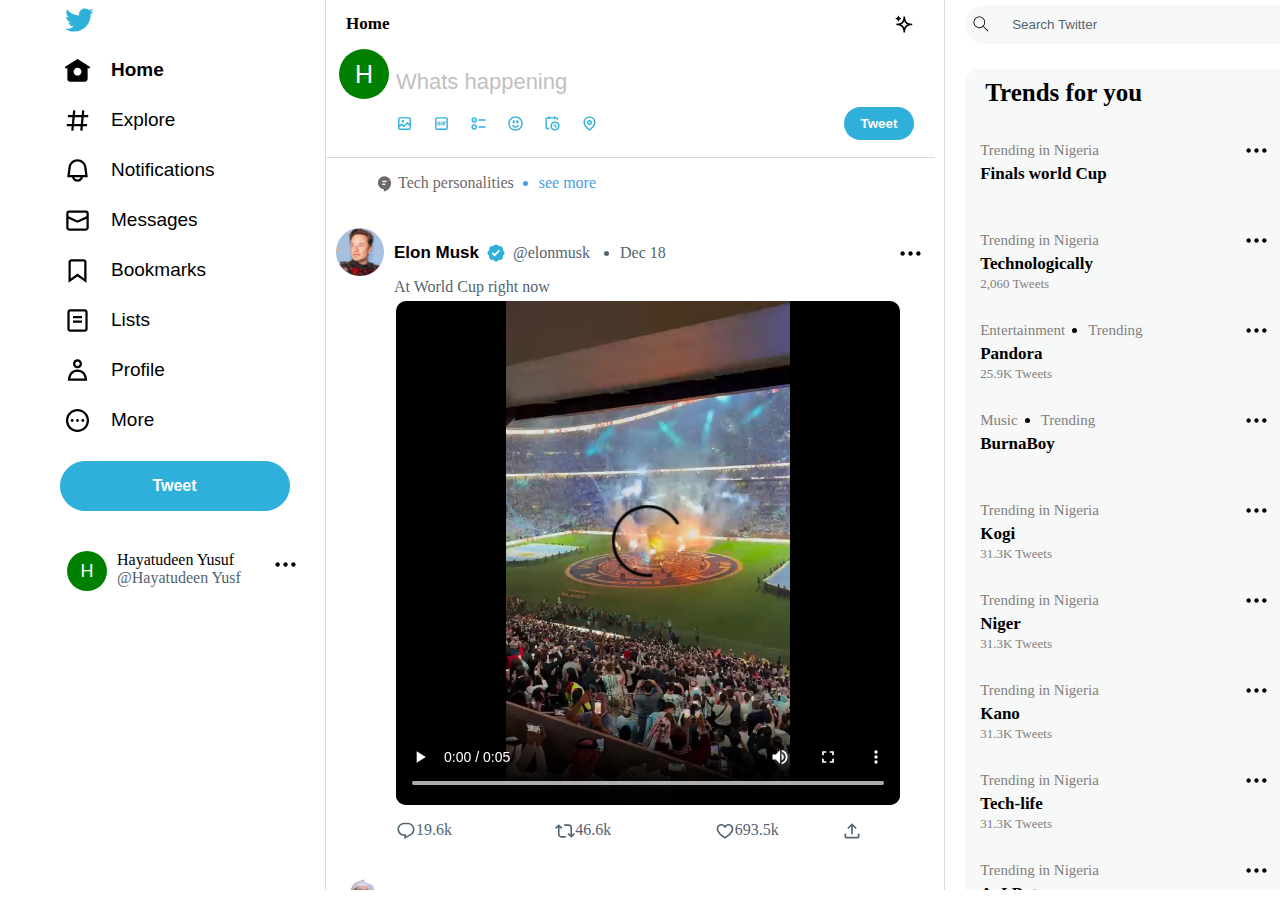
==== index.html @ 493b15c1 "twitter-clone" ====
<!--In The Name Of ALLAH-->
<!DOCTYPE html>
<html lang="en">
<head>
  <meta charset="UTF-8">
  <meta http-equiv="X-UA-Compatible" content="IE=edge">
  <meta name="viewport" content="width=device-width, initial-scale=1.0">
  <title>Document</title>
  <link rel="stylesheet" href="style.css">
</head>
<body>
  <div id="container">
    <nav id="nav">
      <div id="nav_body">
          <ul id="nav_list">
            <li class="list">
              <a href="" id="twt_logo">
                <svg viewBox="0 0 24 24" aria-hidden="true" class="r-1cvl2hr r-4qtqp9 r-yyyyoo r-16y2uox r-8kz0gk r-dnmrzs r-bnwqim r-1plcrui r-lrvibr r-lrsllp" style="pointer-events: none; display: block; width: 30px; height: 30px;" viewBox="0 0 24 24" preserveAspectRatio="xMidYMid meet" focusable="false"><g><path fill="rgb(47, 176, 219)" d="M23.643 4.937c-.835.37-1.732.62-2.675.733.962-.576 1.7-1.49 2.048-2.578-.9.534-1.897.922-2.958 1.13-.85-.904-2.06-1.47-3.4-1.47-2.572 0-4.658 2.086-4.658 4.66 0 .364.042.718.12 1.06-3.873-.195-7.304-2.05-9.602-4.868-.4.69-.63 1.49-.63 2.342 0 1.616.823 3.043 2.072 3.878-.764-.025-1.482-.234-2.11-.583v.06c0 2.257 1.605 4.14 3.737 4.568-.392.106-.803.162-1.227.162-.3 0-.593-.028-.877-.082.593 1.85 2.313 3.198 4.352 3.234-1.595 1.25-3.604 1.995-5.786 1.995-.376 0-.747-.022-1.112-.065 2.062 1.323 4.51 2.093 7.14 2.093 8.57 0 13.255-7.098 13.255-13.254 0-.2-.005-.402-.014-.602.91-.658 1.7-1.477 2.323-2.41z"></path></g>
                </svg>
              </a>
            </li>
            <li class="list">
              <a href="" class="list">
                <div class="nav_svg">
                  <svg viewBox="0 0 24 24" aria-hidden="true" class="r-18jsvk2 r-4qtqp9 r-yyyyoo r-lwhw9o r-dnmrzs r-bnwqim r-1plcrui r-lrvibr r-cnnz9e" style="pointer-events: none; display: block; width: 27px; height: 27px;" viewBox="0 0 24 24" preserveAspectRatio="xMidYMid meet" focusable="false"><g><path d="M12 1.696L.622 8.807l1.06 1.696L3 9.679V19.5C3 20.881 4.119 22 5.5 22h13c1.381 0 2.5-1.119 2.5-2.5V9.679l1.318.824 1.06-1.696L12 1.696zM12 16.5c-1.933 0-3.5-1.567-3.5-3.5s1.567-3.5 3.5-3.5 3.5 1.567 3.5 3.5-1.567 3.5-3.5 3.5z"></path></g></svg>
                </div>
                <span class="nav firstnav">
                  Home
                </span>
              </a>
            </li>
            <li class="list">
              <a href="" class="list">
                <div class="nav_svg">
                  <svg viewBox="0 0 24 24" aria-hidden="true" class="r-18jsvk2 r-4qtqp9 r-yyyyoo r-lwhw9o r-dnmrzs r-bnwqim r-1plcrui r-lrvibr r-cnnz9e" style="pointer-events: none; display: block; width: 27px; height: 27px;" viewBox="0 0 24 24" preserveAspectRatio="xMidYMid meet" focusable="false"><g><path d="M10.09 3.098L9.72 7h5.99l.39-4.089 1.99.187L17.72 7h3.78v2h-3.97l-.56 6h3.53v2h-3.72l-.38 4.089-1.99-.187.36-3.902H8.78l-.38 4.089-1.99-.187L6.77 17H2.5v-2h4.46l.56-6H3.5V7h4.21l.39-4.089 1.99.187zM14.96 15l.56-6H9.53l-.56 6h5.99z"></path></g></svg>
                </div>
                <span class="nav">
                  Explore   
                </span>
              </a>
            </li>
            <li class="list">
              <a href="" class="list">
                <div class="nav_svg">
                  <svg viewBox="0 0 24 24" aria-hidden="true" class="r-18jsvk2 r-4qtqp9 r-yyyyoo r-lwhw9o r-dnmrzs r-bnwqim r-1plcrui r-lrvibr r-cnnz9e" style="pointer-events: none; display: block; width: 27px; height: 27px;" viewBox="0 0 24 24" preserveAspectRatio="xMidYMid meet" focusable="false"><g><path d="M19.993 9.042C19.48 5.017 16.054 2 11.996 2s-7.49 3.021-7.999 7.051L2.866 18H7.1c.463 2.282 2.481 4 4.9 4s4.437-1.718 4.9-4h4.236l-1.143-8.958zM12 20c-1.306 0-2.417-.835-2.829-2h5.658c-.412 1.165-1.523 2-2.829 2zm-6.866-4l.847-6.698C6.364 6.272 8.941 4 11.996 4s5.627 2.268 6.013 5.295L18.864 16H5.134z"></path></g></svg>
                </div>
                <span class="nav">
                  Notifications 
                </span>
              </a>
            </li>
            <li class="list">
              <a href="" class="list">
                <div class="nav_svg">
                  <svg viewBox="0 0 24 24" aria-hidden="true" class="r-18jsvk2 r-4qtqp9 r-yyyyoo r-lwhw9o r-dnmrzs r-bnwqim r-1plcrui r-lrvibr r-cnnz9e" style="pointer-events: none; display: block; width: 27px; height: 27px;" viewBox="0 0 24 24" preserveAspectRatio="xMidYMid meet" focusable="false"><g><path d="M1.998 5.5c0-1.381 1.119-2.5 2.5-2.5h15c1.381 0 2.5 1.119 2.5 2.5v13c0 1.381-1.119 2.5-2.5 2.5h-15c-1.381 0-2.5-1.119-2.5-2.5v-13zm2.5-.5c-.276 0-.5.224-.5.5v2.764l8 3.638 8-3.636V5.5c0-.276-.224-.5-.5-.5h-15zm15.5 5.463l-8 3.636-8-3.638V18.5c0 .276.224.5.5.5h15c.276 0 .5-.224.5-.5v-8.037z"></path></g></svg>
                </div>
                <span class="nav">
                  Messages 
                </span>
              </a>
            </li>
            <li class="list">
              <a href="" class="list">
                <div class="nav_svg">
                  <svg viewBox="0 0 24 24" aria-hidden="true" class="r-18jsvk2 r-4qtqp9 r-yyyyoo r-lwhw9o r-dnmrzs r-bnwqim r-1plcrui r-lrvibr r-cnnz9e" style="pointer-events: none; display: block; width: 27px; height: 27px;" viewBox="0 0 24 24" preserveAspectRatio="xMidYMid meet" focusable="false"><g><path d="M4 4.5C4 3.12 5.119 2 6.5 2h11C18.881 2 20 3.12 20 4.5v18.44l-8-5.71-8 5.71V4.5zM6.5 4c-.276 0-.5.22-.5.5v14.56l6-4.29 6 4.29V4.5c0-.28-.224-.5-.5-.5h-11z"></path></g></svg>
                </div>
                <span class="nav">
                  Bookmarks 
                </span>
              </a>
            </li>
            <li class="list">
              <a href="" class="list">
                <div class="nav_svg">
                  <svg viewBox="0 0 24 24" aria-hidden="true" class="r-18jsvk2 r-4qtqp9 r-yyyyoo r-lwhw9o r-dnmrzs r-bnwqim r-1plcrui r-lrvibr r-cnnz9e" style="pointer-events: none; display: block; width: 27px; height: 27px;" viewBox="0 0 24 24" preserveAspectRatio="xMidYMid meet" focusable="false"><g><path d="M3 4.5C3 3.12 4.12 2 5.5 2h13C19.88 2 21 3.12 21 4.5v15c0 1.38-1.12 2.5-2.5 2.5h-13C4.12 22 3 20.88 3 19.5v-15zM5.5 4c-.28 0-.5.22-.5.5v15c0 .28.22.5.5.5h13c.28 0 .5-.22.5-.5v-15c0-.28-.22-.5-.5-.5h-13zM16 10H8V8h8v2zm-8 2h8v2H8v-2z"></path></g></svg>
                </div>
                <span class="nav">
                  Lists
                </span>
              </a>
            </li>
            <li class="list">
              <a href="" class="list">
                <div class="nav_svg">
                  <svg viewBox="0 0 24 24" aria-hidden="true" class="r-18jsvk2 r-4qtqp9 r-yyyyoo r-lwhw9o r-dnmrzs r-bnwqim r-1plcrui r-lrvibr r-cnnz9e" style="pointer-events: none; display: block; width: 27px; height: 27px;" viewBox="0 0 24 24" preserveAspectRatio="xMidYMid meet" focusable="false"><g><path d="M5.651 19h12.698c-.337-1.8-1.023-3.21-1.945-4.19C15.318 13.65 13.838 13 12 13s-3.317.65-4.404 1.81c-.922.98-1.608 2.39-1.945 4.19zm.486-5.56C7.627 11.85 9.648 11 12 11s4.373.85 5.863 2.44c1.477 1.58 2.366 3.8 2.632 6.46l.11 1.1H3.395l.11-1.1c.266-2.66 1.155-4.88 2.632-6.46zM12 4c-1.105 0-2 .9-2 2s.895 2 2 2 2-.9 2-2-.895-2-2-2zM8 6c0-2.21 1.791-4 4-4s4 1.79 4 4-1.791 4-4 4-4-1.79-4-4z"></path></g></svg>
                </div>
                <span class="nav">
                  Profile   
                </span>
              </a>
            </li>
            <li class="list">
              <a href="" class="list">
                <div class="nav_svg">
                  <svg viewBox="0 0 24 24" aria-hidden="true" class="r-18jsvk2 r-4qtqp9 r-yyyyoo r-lwhw9o r-dnmrzs r-bnwqim r-1plcrui r-lrvibr r-cnnz9e" style="pointer-events: none; display: block; width: 27px; height: 27px;" viewBox="0 0 24 24" preserveAspectRatio="xMidYMid meet" focusable="false"><g><path d="M3.75 12c0-4.56 3.69-8.25 8.25-8.25s8.25 3.69 8.25 8.25-3.69 8.25-8.25 8.25S3.75 16.56 3.75 12zM12 1.75C6.34 1.75 1.75 6.34 1.75 12S6.34 22.25 12 22.25 22.25 17.66 22.25 12 17.66 1.75 12 1.75zm-4.75 11.5c.69 0 1.25-.56 1.25-1.25s-.56-1.25-1.25-1.25S6 11.31 6 12s.56 1.25 1.25 1.25zm9.5 0c.69 0 1.25-.56 1.25-1.25s-.56-1.25-1.25-1.25-1.25.56-1.25 1.25.56 1.25 1.25 1.25zM13.25 12c0 .69-.56 1.25-1.25 1.25s-1.25-.56-1.25-1.25.56-1.25 1.25-1.25 1.25.56 1.25 1.25z"></path></g></svg>
                </div>
                <span class="nav">
                  More
                </span>
              </a>
            </li>
          </ul>
          <div id="foot_btn">
            <button id="nav_foot">
              <span id="btn_nav">
                Tweet
              </span>
            </button>
          </div>
          <div id="nav_profile">
            <span id="nav_id">
               H
            </span>
            <div id="profile_name">
              <span id="profile-1">
                 Hayatudeen Yusuf
              </span>
              <span id="profile-2">
                 @Hayatudeen Yusf
              </span>
            </div>
            <div id="profile_svg">
              <svg viewBox="0 0 24 24" aria-hidden="true" class="r-4qtqp9 r-yyyyoo r-1xvli5t r-dnmrzs r-bnwqim r-1plcrui r-lrvibr r-1hdv0qi" style="pointer-events: none; display: block; width: 27px; height: 27px;" viewBox="0 0 24 24" preserveAspectRatio="xMidYMid meet" focusable="false"><g><path d="M3 12c0-1.1.9-2 2-2s2 .9 2 2-.9 2-2 2-2-.9-2-2zm9 2c1.1 0 2-.9 2-2s-.9-2-2-2-2 .9-2 2 .9 2 2 2zm7 0c1.1 0 2-.9 2-2s-.9-2-2-2-2 .9-2 2 .9 2 2 2z"></path></g></svg>
            </div>
          </div>
        
      </div>
  </nav>
  <main id="main">
    <div id="main-1">
      <header id="main-1">
        <span id="main">Home</span>
        <div id="main_svg">
          <svg viewBox="0 0 24 24" aria-hidden="true" class="r-18jsvk2 r-4qtqp9 r-yyyyoo r-z80fyv r-dnmrzs r-bnwqim r-1plcrui r-lrvibr r-19wmn03" style="pointer-events: none; display: block; width: 19px; height: 19px;" viewBox="0 0 24 24" preserveAspectRatio="xMidYMid meet" focusable="false"><g><path d="M2 4c1.66 0 3-1.34 3-3h1c0 1.66 1.34 3 3 3v1C7.34 5 6 6.34 6 8H5c0-1.66-1.34-3-3-3V4zm7.89 4.9C11.26 7.53 12 5.35 12 2h2c0 3.35.74 5.53 2.1 6.9 1.36 1.36 3.55 2.1 6.9 2.1v2c-3.35 0-5.54.74-6.9 2.1-1.36 1.37-2.1 3.55-2.1 6.9h-2c0-3.35-.74-5.53-2.11-6.9C8.53 13.74 6.35 13 3 13v-2c3.35 0 5.53-.74 6.89-2.1zm7.32 3.1c-.97-.42-1.81-.97-2.53-1.69-.71-.71-1.27-1.56-1.68-2.52-.42.96-.98 1.81-1.69 2.52-.72.72-1.56 1.27-2.53 1.69.97.42 1.81.97 2.53 1.69.71.71 1.27 1.56 1.69 2.52.41-.96.97-1.81 1.68-2.52.72-.72 1.56-1.27 2.53-1.69z"></path></g></svg>
        </div>
      </header>
      <div id="main-body">
        <div id="tweet_panel">
          <div id="panel_top">
            <span id="twt_panel">H</span>
            <form action="" id="twt">
              <input type="text" value="Whats happening">
            </form>
          </div>
          <div id="twt_pan-con">
            <div id="twt_pan2_con">
              <div id="twt-panal_svg">
                <div class="svg-twt">
                  <svg viewBox="0 0 24 24" aria-hidden="true" class="r-1cvl2hr r-4qtqp9 r-yyyyoo r-z80fyv r-dnmrzs r-bnwqim r-1plcrui r-lrvibr r-19wmn03" style="pointer-events: none; display: block; width: 17px; height: 17px;" viewBox="0 0 24 24" preserveAspectRatio="xMidYMid meet" focusable="false"><g><path fill="rgb(47, 176, 219)" d="M12 7c-1.93 0-3.5 1.57-3.5 3.5S10.07 14 12 14s3.5-1.57 3.5-3.5S13.93 7 12 7zm0 5c-.827 0-1.5-.673-1.5-1.5S11.173 9 12 9s1.5.673 1.5 1.5S12.827 12 12 12zm0-10c-4.687 0-8.5 3.813-8.5 8.5 0 5.967 7.621 11.116 7.945 11.332l.555.37.555-.37c.324-.216 7.945-5.365 7.945-11.332C20.5 5.813 16.687 2 12 2zm0 17.77c-1.665-1.241-6.5-5.196-6.5-9.27C5.5 6.916 8.416 4 12 4s6.5 2.916 6.5 6.5c0 4.073-4.835 8.028-6.5 9.27z"></path></g></svg>
                </div>
                <div class="svg-twt">
                  <svg viewBox="0 0 24 24" aria-hidden="true" class="r-1cvl2hr r-4qtqp9 r-yyyyoo r-z80fyv r-dnmrzs r-bnwqim r-1plcrui r-lrvibr r-19wmn03" style="pointer-events: none; display: block; width: 17px; height: 17px;" viewBox="0 0 24 24" preserveAspectRatio="xMidYMid meet" focusable="false"><g><path fill="rgb(47, 176, 219)" d="M6 3V2h2v1h6V2h2v1h1.5C18.88 3 20 4.119 20 5.5v2h-2v-2c0-.276-.22-.5-.5-.5H16v1h-2V5H8v1H6V5H4.5c-.28 0-.5.224-.5.5v12c0 .276.22.5.5.5h3v2h-3C3.12 20 2 18.881 2 17.5v-12C2 4.119 3.12 3 4.5 3H6zm9.5 8c-2.49 0-4.5 2.015-4.5 4.5s2.01 4.5 4.5 4.5 4.5-2.015 4.5-4.5-2.01-4.5-4.5-4.5zM9 15.5C9 11.91 11.91 9 15.5 9s6.5 2.91 6.5 6.5-2.91 6.5-6.5 6.5S9 19.09 9 15.5zm5.5-2.5h2v2.086l1.71 1.707-1.42 1.414-2.29-2.293V13z"></path></g></svg>
                </div>
                <div class="svg-twt">
                  <svg viewBox="0 0 24 24" aria-hidden="true" class="r-1cvl2hr r-4qtqp9 r-yyyyoo r-z80fyv r-dnmrzs r-bnwqim r-1plcrui r-lrvibr r-19wmn03" style="pointer-events: none; display: block; width: 17px; height: 17px;" viewBox="0 0 24 24" preserveAspectRatio="xMidYMid meet" focusable="false"><g><path fill="rgb(47, 176, 219)" d="M8 9.5C8 8.119 8.672 7 9.5 7S11 8.119 11 9.5 10.328 12 9.5 12 8 10.881 8 9.5zm6.5 2.5c.828 0 1.5-1.119 1.5-2.5S15.328 7 14.5 7 13 8.119 13 9.5s.672 2.5 1.5 2.5zM12 16c-2.224 0-3.021-2.227-3.051-2.316l-1.897.633c.05.15 1.271 3.684 4.949 3.684s4.898-3.533 4.949-3.684l-1.896-.638c-.033.095-.83 2.322-3.053 2.322zm10.25-4.001c0 5.652-4.598 10.25-10.25 10.25S1.75 17.652 1.75 12 6.348 1.75 12 1.75 22.25 6.348 22.25 12zm-2 0c0-4.549-3.701-8.25-8.25-8.25S3.75 7.451 3.75 12s3.701 8.25 8.25 8.25 8.25-3.701 8.25-8.25z"></path></g></svg>
                </div>
                <div class="svg-twt">
                  <svg viewBox="0 0 24 24" aria-hidden="true" class="r-1cvl2hr r-4qtqp9 r-yyyyoo r-z80fyv r-dnmrzs r-bnwqim r-1plcrui r-lrvibr r-19wmn03" style="pointer-events: none; display: block; width: 17px; height: 17px;" viewBox="0 0 24 24" preserveAspectRatio="xMidYMid meet" focusable="false"><g><path fill="rgb(47, 176, 219)" d="M6 5c-1.1 0-2 .895-2 2s.9 2 2 2 2-.895 2-2-.9-2-2-2zM2 7c0-2.209 1.79-4 4-4s4 1.791 4 4-1.79 4-4 4-4-1.791-4-4zm20 1H12V6h10v2zM6 15c-1.1 0-2 .895-2 2s.9 2 2 2 2-.895 2-2-.9-2-2-2zm-4 2c0-2.209 1.79-4 4-4s4 1.791 4 4-1.79 4-4 4-4-1.791-4-4zm20 1H12v-2h10v2zM7 7c0 .552-.45 1-1 1s-1-.448-1-1 .45-1 1-1 1 .448 1 1z"></path></g></svg>
                </div>
                <div class="svg-twt">
                  <svg viewBox="0 0 24 24" aria-hidden="true" class="r-1cvl2hr r-4qtqp9 r-yyyyoo r-z80fyv r-dnmrzs r-bnwqim r-1plcrui r-lrvibr r-19wmn03" style="pointer-events: none; display: block; width: 17px; height: 17px;" viewBox="0 0 24 24" preserveAspectRatio="xMidYMid meet" focusable="false"><g><path fill="rgb(47, 176, 219)" d="M3 5.5C3 4.119 4.12 3 5.5 3h13C19.88 3 21 4.119 21 5.5v13c0 1.381-1.12 2.5-2.5 2.5h-13C4.12 21 3 19.881 3 18.5v-13zM5.5 5c-.28 0-.5.224-.5.5v13c0 .276.22.5.5.5h13c.28 0 .5-.224.5-.5v-13c0-.276-.22-.5-.5-.5h-13zM18 10.711V9.25h-3.74v5.5h1.44v-1.719h1.7V11.57h-1.7v-.859H18zM11.79 9.25h1.44v5.5h-1.44v-5.5zm-3.07 1.375c.34 0 .77.172 1.02.43l1.03-.86c-.51-.601-1.28-.945-2.05-.945C7.19 9.25 6 10.453 6 12s1.19 2.75 2.72 2.75c.85 0 1.54-.344 2.05-.945v-2.149H8.38v1.032H9.4v.515c-.17.086-.42.172-.68.172-.76 0-1.36-.602-1.36-1.375 0-.688.6-1.375 1.36-1.375z"></path></g></svg>
                </div>
                <div class="svg-twt">
                  <svg viewBox="0 0 24 24" aria-hidden="true" class="r-1cvl2hr r-4qtqp9 r-yyyyoo r-z80fyv r-dnmrzs r-bnwqim r-1plcrui r-lrvibr r-19wmn03" style="pointer-events: none; display: block; width: 17px; height: 17px;" viewBox="0 0 24 24" preserveAspectRatio="xMidYMid meet" focusable="false"><g><path fill="rgb(47, 176, 219)" d="M3 5.5C3 4.119 4.119 3 5.5 3h13C19.881 3 21 4.119 21 5.5v13c0 1.381-1.119 2.5-2.5 2.5h-13C4.119 21 3 19.881 3 18.5v-13zM5.5 5c-.276 0-.5.224-.5.5v9.086l3-3 3 3 5-5 3 3V5.5c0-.276-.224-.5-.5-.5h-13zM19 15.414l-3-3-5 5-3-3-3 3V18.5c0 .276.224.5.5.5h13c.276 0 .5-.224.5-.5v-3.086zM9.75 7C8.784 7 8 7.784 8 8.75s.784 1.75 1.75 1.75 1.75-.784 1.75-1.75S10.716 7 9.75 7z"></path></g></svg>
                </div>
              </div>
              <button id="twt-pan-2">
                <span id="twt_2-btn">
                  Tweet
                </span>
              </button>
            </div>
          </div>
        </div>
        <div class="twtr_twt">
          <div id="twtr1">
            <div id="twtr_svg1">
              <svg viewBox="0 0 24 24" aria-hidden="true" class="r-14j79pv r-4qtqp9 r-yyyyoo r-10ptun7 r-dnmrzs r-bnwqim r-1plcrui r-lrvibr r-1janqcz" style="pointer-events: none; display: block; width: 17px; height: 17px;" viewBox="0 0 24 24" preserveAspectRatio="xMidYMid meet" focusable="false"><g><path  fill=" rgb(110, 105, 105)" d="M12 1.75c-5.11 0-9.25 4.14-9.25 9.25 0 4.77 3.61 8.7 8.25 9.2v2.96l1.15-.17c1.88-.29 4.11-1.56 5.87-3.5 1.79-1.96 3.17-4.69 3.23-7.97.09-5.54-4.14-9.77-9.25-9.77zM13 14H9v-2h4v2zm2-4H9V8h6v2z"></path></g></svg>
            </div>
            <span id="twtr_info">
              Tech personalities
            </span>
            <ul id="twtr">
              <li id="twtr">
                see more
              </li>
            </ul>
          </div>
          <div class="twtr2">
            <div class="twtr_dp">
               <img src="elon.jpg" alt="" class="Menk"  style="width:48px;height:48px; border-radius: 50%;">
            </div>
            <div class="twtr_intel">
              <div class="twtr-in1">
                <div class="cover">
                <span class="twtr">
                  Elon Musk
                </span>
                <div class="twtr-insvg">
                  <svg viewBox="0 0 24 24" aria-label="Verified account" role="img" class="r-ruveo r-4qtqp9 r-yyyyoo r-1xvli5t r-9cviqr r-f9ja8p r-og9te1 r-bnwqim r-1plcrui r-lrvibr" data-testid="icon-verified" style="pointer-events: none; display: block; width: 20px; height: 20px;" viewBox="0 0 24 24" preserveAspectRatio="xMidYMid meet" focusable="false"><g><path fill="rgb(47, 176, 219)" d="M22.25 12c0-1.43-.88-2.67-2.19-3.34.46-1.39.2-2.9-.81-3.91s-2.52-1.27-3.91-.81c-.66-1.31-1.91-2.19-3.34-2.19s-2.67.88-3.33 2.19c-1.4-.46-2.91-.2-3.92.81s-1.26 2.52-.8 3.91c-1.31.67-2.2 1.91-2.2 3.34s.89 2.67 2.2 3.34c-.46 1.39-.21 2.9.8 3.91s2.52 1.26 3.91.81c.67 1.31 1.91 2.19 3.34 2.19s2.68-.88 3.34-2.19c1.39.45 2.9.2 3.91-.81s1.27-2.52.81-3.91c1.31-.67 2.19-1.91 2.19-3.34zm-11.71 4.2L6.8 12.46l1.41-1.42 2.26 2.26 4.8-5.23 1.47 1.36-6.2 6.77z"></path></g></svg> 
                </div>
                <span class="twtr-in">
                  @elonmusk
                </span>
                <ul class="twtr-in">
                  <li class="twtr-in">
                    Dec 18
                  </li>
                </ul>
              </div>
              <div class="svg_tripple elon-svg">
                <svg viewBox="0 0 24 24" aria-hidden="true" class="r-4qtqp9 r-yyyyoo r-1xvli5t r-dnmrzs r-bnwqim r-1plcrui r-lrvibr r-1hdv0qi" style="pointer-events: none; display: block; width: 27px; height: 27px;" viewBox="0 0 24 24" preserveAspectRatio="xMidYMid meet" focusable="false" ><g><path d="M3 12c0-1.1.9-2 2-2s2 .9 2 2-.9 2-2 2-2-.9-2-2zm9 2c1.1 0 2-.9 2-2s-.9-2-2-2-2 .9-2 2 .9 2 2 2zm7 0c1.1 0 2-.9 2-2s-.9-2-2-2-2 .9-2 2 .9 2 2 2z"></path></g></svg>
              </div>
              </div>
              <div class="twtr-in2">
                <span class="twtrin">
                  At World Cup right now
                </span>
              </div>
            </div>
          </div>
          <div id="twtr3">
            <video width="100%" height="100%" id="twt_vid" controls>
              <source src="elon.mp4" type="video/mp4">
            </video>
          </div>
          <div class="twtr4">
            <div class="twtr_foot-svg">
              <ul  class="foot-svg">
                <li class="foot_svg">
                  <svg viewBox="0 0 24 24" aria-hidden="true" class="r-4qtqp9 r-yyyyoo r-1xvli5t r-dnmrzs r-bnwqim r-1plcrui r-lrvibr r-1hdv0qi" style="pointer-events: none; display: block; width: 20px; height: 20px;" viewBox="0 0 24 24" preserveAspectRatio="xMidYMid meet" focusable="false"><g><path fill="#536471" d="M1.751 10c0-4.42 3.584-8 8.005-8h4.366c4.49 0 8.129 3.64 8.129 8.13 0 2.96-1.607 5.68-4.196 7.11l-8.054 4.46v-3.69h-.067c-4.49.1-8.183-3.51-8.183-8.01zm8.005-6c-3.317 0-6.005 2.69-6.005 6 0 3.37 2.77 6.08 6.138 6.01l.351-.01h1.761v2.3l5.087-2.81c1.951-1.08 3.163-3.13 3.163-5.36 0-3.39-2.744-6.13-6.129-6.13H9.756z"></path></g></svg>
                </li>
                <span>19.6k</span>
              </ul>
            </div>
            <div class="twtr_foot-svg">
              <ul  class="foot-svg">
                <li  class="foot-svg">
                  <svg viewBox="0 0 24 24" aria-hidden="true" class="r-4qtqp9 r-yyyyoo r-1xvli5t r-dnmrzs r-bnwqim r-1plcrui r-lrvibr r-1hdv0qi" style="pointer-events: none; display: block; width: 20px; height: 20px;" viewBox="0 0 24 24" preserveAspectRatio="xMidYMid meet" focusable="false"><g><path fill="#536471" d="M4.5 3.88l4.432 4.14-1.364 1.46L5.5 7.55V16c0 1.1.896 2 2 2H13v2H7.5c-2.209 0-4-1.79-4-4V7.55L1.432 9.48.068 8.02 4.5 3.88zM16.5 6H11V4h5.5c2.209 0 4 1.79 4 4v8.45l2.068-1.93 1.364 1.46-4.432 4.14-4.432-4.14 1.364-1.46 2.068 1.93V8c0-1.1-.896-2-2-2z"></path></g></svg> 
                </li>
                <span>46.6k</span>
              </ul>
            </div>
            <div class="twtr_foot-svg">
              <ul  class="foot-svg">
                <li class="foot_svg">
                  <svg viewBox="0 0 24 24" aria-hidden="true" class="r-4qtqp9 r-yyyyoo r-1xvli5t r-dnmrzs r-bnwqim r-1plcrui r-lrvibr r-1hdv0qi" style="pointer-events: none; display: block; width: 20px; height: 20px;" viewBox="0 0 24 24" preserveAspectRatio="xMidYMid meet" focusable="false"><g><path fill="#536471" d="M16.697 5.5c-1.222-.06-2.679.51-3.89 2.16l-.805 1.09-.806-1.09C9.984 6.01 8.526 5.44 7.304 5.5c-1.243.07-2.349.78-2.91 1.91-.552 1.12-.633 2.78.479 4.82 1.074 1.97 3.257 4.27 7.129 6.61 3.87-2.34 6.052-4.64 7.126-6.61 1.111-2.04 1.03-3.7.477-4.82-.561-1.13-1.666-1.84-2.908-1.91zm4.187 7.69c-1.351 2.48-4.001 5.12-8.379 7.67l-.503.3-.504-.3c-4.379-2.55-7.029-5.19-8.382-7.67-1.36-2.5-1.41-4.86-.514-6.67.887-1.79 2.647-2.91 4.601-3.01 1.651-.09 3.368.56 4.798 2.01 1.429-1.45 3.146-2.1 4.796-2.01 1.954.1 3.714 1.22 4.601 3.01.896 1.81.846 4.17-.514 6.67z"></path></g></svg>
                </li>
                <span>693.5k</span>
              </ul>
            </div>
            <div class="twtr_foot-svg lasttwt">
              <svg viewBox="0 0 24 24" aria-hidden="true" class="r-4qtqp9 r-yyyyoo r-1xvli5t r-dnmrzs r-bnwqim r-1plcrui r-lrvibr r-1hdv0qi" style="pointer-events: none; display: block; width: 20px; height: 20px;" viewBox="0 0 24 24" preserveAspectRatio="xMidYMid meet" focusable="false"><g><path fill="#536471" d="M12 2.59l5.7 5.7-1.41 1.42L13 6.41V16h-2V6.41l-3.3 3.3-1.41-1.42L12 2.59zM21 15l-.02 3.51c0 1.38-1.12 2.49-2.5 2.49H5.5C4.11 21 3 19.88 3 18.5V15h2v3.5c0 .28.22.5.5.5h12.98c.28 0 .5-.22.5-.5L19 15h2z"></path></g></svg>
            </div>
          </div>
        </div>
        <div class="twtr_twt">
          <div class="twtr2">
            <div class="twtr_dp Menk1">
              <img src="mufti.jpg" alt="" class="Menk" style="width:48px;height:48px; border-radius: 50%;">
            </div>
            <div class="twtr_intel">
              <div class="twtr-in1">
                <div class="cover">
                <span class="twtr">
                  Mufti Menk
                </span>
                <div class="twtr-insvg">
                  <svg viewBox="0 0 24 24" aria-label="Verified account" role="img" class="r-ruveo r-4qtqp9 r-yyyyoo r-1xvli5t r-9cviqr r-f9ja8p r-og9te1 r-bnwqim r-1plcrui r-lrvibr" data-testid="icon-verified" style="pointer-events: none; display: block; width: 20px; height: 20px;" viewBox="0 0 24 24" preserveAspectRatio="xMidYMid meet" focusable="false"><g><path fill="rgb(47, 176, 219)" d="M22.25 12c0-1.43-.88-2.67-2.19-3.34.46-1.39.2-2.9-.81-3.91s-2.52-1.27-3.91-.81c-.66-1.31-1.91-2.19-3.34-2.19s-2.67.88-3.33 2.19c-1.4-.46-2.91-.2-3.92.81s-1.26 2.52-.8 3.91c-1.31.67-2.2 1.91-2.2 3.34s.89 2.67 2.2 3.34c-.46 1.39-.21 2.9.8 3.91s2.52 1.26 3.91.81c.67 1.31 1.91 2.19 3.34 2.19s2.68-.88 3.34-2.19c1.39.45 2.9.2 3.91-.81s1.27-2.52.81-3.91c1.31-.67 2.19-1.91 2.19-3.34zm-11.71 4.2L6.8 12.46l1.41-1.42 2.26 2.26 4.8-5.23 1.47 1.36-6.2 6.77z"></path></g></svg> 
                </div>
                <span class="twtr-in">
                  @muftimenk
                </span>
                <ul class="twtr-in">
                  <li class="twtr-in">
                    Dec 12
                  </li>
                </ul>
              </div>
              <div class="svg_tripple">
                <svg viewBox="0 0 24 24" aria-hidden="true" class="r-4qtqp9 r-yyyyoo r-1xvli5t r-dnmrzs r-bnwqim r-1plcrui r-lrvibr r-1hdv0qi" style="pointer-events: none; display: block; width: 27px; height: 27px;" viewBox="0 0 24 24" preserveAspectRatio="xMidYMid meet" focusable="false" ><g><path d="M3 12c0-1.1.9-2 2-2s2 .9 2 2-.9 2-2 2-2-.9-2-2zm9 2c1.1 0 2-.9 2-2s-.9-2-2-2-2 .9-2 2 .9 2 2 2zm7 0c1.1 0 2-.9 2-2s-.9-2-2-2-2 .9-2 2 .9 2 2 2z"></path></g></svg>
              </div>
              </div>
              <div class="twtr-in2">
                <span class="twtrin check">
                  The sad truth is we are generally impatient. We ask the Almighty and expect instantaneous response. Do not give up because you are tired of waiting. He will give you whatever it is in His timing. Keep going and finish the race.
                </span>
              </div>
            </div>
          </div>
           <div class="twtr4">
            <div class="twtr_foot-svg">
              <ul class="foot-svg">
                <li class="foot_svg">
                  <svg viewBox="0 0 24 24" aria-hidden="true" class="r-4qtqp9 r-yyyyoo r-1xvli5t r-dnmrzs r-bnwqim r-1plcrui r-lrvibr r-1hdv0qi" style="pointer-events: none; display: block; width: 20px; height: 20px;" viewBox="0 0 24 24" preserveAspectRatio="xMidYMid meet" focusable="false"><g><path fill="#536471" d="M1.751 10c0-4.42 3.584-8 8.005-8h4.366c4.49 0 8.129 3.64 8.129 8.13 0 2.96-1.607 5.68-4.196 7.11l-8.054 4.46v-3.69h-.067c-4.49.1-8.183-3.51-8.183-8.01zm8.005-6c-3.317 0-6.005 2.69-6.005 6 0 3.37 2.77 6.08 6.138 6.01l.351-.01h1.761v2.3l5.087-2.81c1.951-1.08 3.163-3.13 3.163-5.36 0-3.39-2.744-6.13-6.129-6.13H9.756z"></path></g></svg>
                </li>
                <span>19.6k</span>
              </ul>
            </div>
            <div class="twtr_foot-svg">
              <ul class="foot-svg">
                <li class="foot_svg">
                  <svg viewBox="0 0 24 24" aria-hidden="true" class="r-4qtqp9 r-yyyyoo r-1xvli5t r-dnmrzs r-bnwqim r-1plcrui r-lrvibr r-1hdv0qi" style="pointer-events: none; display: block; width: 20px; height: 20px;" viewBox="0 0 24 24" preserveAspectRatio="xMidYMid meet" focusable="false"><g><path fill="#536471" d="M4.5 3.88l4.432 4.14-1.364 1.46L5.5 7.55V16c0 1.1.896 2 2 2H13v2H7.5c-2.209 0-4-1.79-4-4V7.55L1.432 9.48.068 8.02 4.5 3.88zM16.5 6H11V4h5.5c2.209 0 4 1.79 4 4v8.45l2.068-1.93 1.364 1.46-4.432 4.14-4.432-4.14 1.364-1.46 2.068 1.93V8c0-1.1-.896-2-2-2z"></path></g></svg> 
                </li>
                <span>46.6k</span>
              </ul>
            </div>
            <div class="twtr_foot-svg">
              <ul class="foot-svg">
                <li class="foot_svg">
                  <svg viewBox="0 0 24 24" aria-hidden="true" class="r-4qtqp9 r-yyyyoo r-1xvli5t r-dnmrzs r-bnwqim r-1plcrui r-lrvibr r-1hdv0qi" style="pointer-events: none; display: block; width: 20px; height: 20px;" viewBox="0 0 24 24" preserveAspectRatio="xMidYMid meet" focusable="false"><g><path fill="#536471" d="M16.697 5.5c-1.222-.06-2.679.51-3.89 2.16l-.805 1.09-.806-1.09C9.984 6.01 8.526 5.44 7.304 5.5c-1.243.07-2.349.78-2.91 1.91-.552 1.12-.633 2.78.479 4.82 1.074 1.97 3.257 4.27 7.129 6.61 3.87-2.34 6.052-4.64 7.126-6.61 1.111-2.04 1.03-3.7.477-4.82-.561-1.13-1.666-1.84-2.908-1.91zm4.187 7.69c-1.351 2.48-4.001 5.12-8.379 7.67l-.503.3-.504-.3c-4.379-2.55-7.029-5.19-8.382-7.67-1.36-2.5-1.41-4.86-.514-6.67.887-1.79 2.647-2.91 4.601-3.01 1.651-.09 3.368.56 4.798 2.01 1.429-1.45 3.146-2.1 4.796-2.01 1.954.1 3.714 1.22 4.601 3.01.896 1.81.846 4.17-.514 6.67z"></path></g></svg>
                </li>
                <span>693.5k</span>
              </ul>
            </div>
            <div class="twtr_foot-svg lasttwt">
              <svg viewBox="0 0 24 24" aria-hidden="true" class="r-4qtqp9 r-yyyyoo r-1xvli5t r-dnmrzs r-bnwqim r-1plcrui r-lrvibr r-1hdv0qi" style="pointer-events: none; display: block; width: 20px; height: 20px;" viewBox="0 0 24 24" preserveAspectRatio="xMidYMid meet" focusable="false"><g><path fill="#536471" d="M12 2.59l5.7 5.7-1.41 1.42L13 6.41V16h-2V6.41l-3.3 3.3-1.41-1.42L12 2.59zM21 15l-.02 3.51c0 1.38-1.12 2.49-2.5 2.49H5.5C4.11 21 3 19.88 3 18.5V15h2v3.5c0 .28.22.5.5.5h12.98c.28 0 .5-.22.5-.5L19 15h2z"></path></g></svg>
            </div>
          </div>
        </div>
        <div class="twtr_twt">
          <div class="twtr2">
            <div class="twtr_dp Menk1">
              <img src="mufti.jpg" alt="" class="Menk" style="width:48px;height:48px; border-radius: 50%;">
            </div>
            <div class="twtr_intel">
              <div class="twtr-in1">
                <div class="cover">
                <span class="twtr">
                  Mufti Menk
                </span>
                <div class="twtr-insvg">
                  <svg viewBox="0 0 24 24" aria-label="Verified account" role="img" class="r-ruveo r-4qtqp9 r-yyyyoo r-1xvli5t r-9cviqr r-f9ja8p r-og9te1 r-bnwqim r-1plcrui r-lrvibr" data-testid="icon-verified" style="pointer-events: none; display: block; width: 20px; height: 20px;" viewBox="0 0 24 24" preserveAspectRatio="xMidYMid meet" focusable="false"><g><path fill="rgb(47, 176, 219)" d="M22.25 12c0-1.43-.88-2.67-2.19-3.34.46-1.39.2-2.9-.81-3.91s-2.52-1.27-3.91-.81c-.66-1.31-1.91-2.19-3.34-2.19s-2.67.88-3.33 2.19c-1.4-.46-2.91-.2-3.92.81s-1.26 2.52-.8 3.91c-1.31.67-2.2 1.91-2.2 3.34s.89 2.67 2.2 3.34c-.46 1.39-.21 2.9.8 3.91s2.52 1.26 3.91.81c.67 1.31 1.91 2.19 3.34 2.19s2.68-.88 3.34-2.19c1.39.45 2.9.2 3.91-.81s1.27-2.52.81-3.91c1.31-.67 2.19-1.91 2.19-3.34zm-11.71 4.2L6.8 12.46l1.41-1.42 2.26 2.26 4.8-5.23 1.47 1.36-6.2 6.77z"></path></g></svg> 
                </div>
                <span class="twtr-in">
                  @muftimenk
                </span>
                <ul class="twtr-in">
                  <li class="twtr-in">
                    Dec 12
                  </li>
                </ul>
              </div>
              <div class="svg_tripple">
                <svg viewBox="0 0 24 24" aria-hidden="true" class="r-4qtqp9 r-yyyyoo r-1xvli5t r-dnmrzs r-bnwqim r-1plcrui r-lrvibr r-1hdv0qi" style="pointer-events: none; display: block; width: 27px; height: 27px;" viewBox="0 0 24 24" preserveAspectRatio="xMidYMid meet" focusable="false" ><g><path d="M3 12c0-1.1.9-2 2-2s2 .9 2 2-.9 2-2 2-2-.9-2-2zm9 2c1.1 0 2-.9 2-2s-.9-2-2-2-2 .9-2 2 .9 2 2 2zm7 0c1.1 0 2-.9 2-2s-.9-2-2-2-2 .9-2 2 .9 2 2 2z"></path></g></svg>
              </div>
              </div>
              <div class="twtr-in2">
                <span class="twtrin check">
                  No matter what you’re facing, when it’s time for you to shine, when it’s time for you to excel, you will. No one can stop what He wills. Read that again.
                </span>
              </div>
            </div>
          </div>
           <div class="twtr4">
            <div class="twtr_foot-svg">
              <ul class="foot-svg">
                <li class="foot_svg">
                  <svg viewBox="0 0 24 24" aria-hidden="true" class="r-4qtqp9 r-yyyyoo r-1xvli5t r-dnmrzs r-bnwqim r-1plcrui r-lrvibr r-1hdv0qi" style="pointer-events: none; display: block; width: 20px; height: 20px;" viewBox="0 0 24 24" preserveAspectRatio="xMidYMid meet" focusable="false"><g><path fill="#536471" d="M1.751 10c0-4.42 3.584-8 8.005-8h4.366c4.49 0 8.129 3.64 8.129 8.13 0 2.96-1.607 5.68-4.196 7.11l-8.054 4.46v-3.69h-.067c-4.49.1-8.183-3.51-8.183-8.01zm8.005-6c-3.317 0-6.005 2.69-6.005 6 0 3.37 2.77 6.08 6.138 6.01l.351-.01h1.761v2.3l5.087-2.81c1.951-1.08 3.163-3.13 3.163-5.36 0-3.39-2.744-6.13-6.129-6.13H9.756z"></path></g></svg>
                </li>
                <span>19.6k</span>
              </ul>
            </div>
            <div class="twtr_foot-svg">
              <ul class="foot-svg">
                <li class="foot_svg">
                  <svg viewBox="0 0 24 24" aria-hidden="true" class="r-4qtqp9 r-yyyyoo r-1xvli5t r-dnmrzs r-bnwqim r-1plcrui r-lrvibr r-1hdv0qi" style="pointer-events: none; display: block; width: 20px; height: 20px;" viewBox="0 0 24 24" preserveAspectRatio="xMidYMid meet" focusable="false"><g><path fill="#536471" d="M4.5 3.88l4.432 4.14-1.364 1.46L5.5 7.55V16c0 1.1.896 2 2 2H13v2H7.5c-2.209 0-4-1.79-4-4V7.55L1.432 9.48.068 8.02 4.5 3.88zM16.5 6H11V4h5.5c2.209 0 4 1.79 4 4v8.45l2.068-1.93 1.364 1.46-4.432 4.14-4.432-4.14 1.364-1.46 2.068 1.93V8c0-1.1-.896-2-2-2z"></path></g></svg> 
                </li>
                <span>46.6k</span>
              </ul>
            </div>
            <div class="twtr_foot-svg">
              <ul class="foot-svg">
                <li class="foot_svg">
                  <svg viewBox="0 0 24 24" aria-hidden="true" class="r-4qtqp9 r-yyyyoo r-1xvli5t r-dnmrzs r-bnwqim r-1plcrui r-lrvibr r-1hdv0qi" style="pointer-events: none; display: block; width: 20px; height: 20px;" viewBox="0 0 24 24" preserveAspectRatio="xMidYMid meet" focusable="false"><g><path fill="#536471" d="M16.697 5.5c-1.222-.06-2.679.51-3.89 2.16l-.805 1.09-.806-1.09C9.984 6.01 8.526 5.44 7.304 5.5c-1.243.07-2.349.78-2.91 1.91-.552 1.12-.633 2.78.479 4.82 1.074 1.97 3.257 4.27 7.129 6.61 3.87-2.34 6.052-4.64 7.126-6.61 1.111-2.04 1.03-3.7.477-4.82-.561-1.13-1.666-1.84-2.908-1.91zm4.187 7.69c-1.351 2.48-4.001 5.12-8.379 7.67l-.503.3-.504-.3c-4.379-2.55-7.029-5.19-8.382-7.67-1.36-2.5-1.41-4.86-.514-6.67.887-1.79 2.647-2.91 4.601-3.01 1.651-.09 3.368.56 4.798 2.01 1.429-1.45 3.146-2.1 4.796-2.01 1.954.1 3.714 1.22 4.601 3.01.896 1.81.846 4.17-.514 6.67z"></path></g></svg>
                </li>
                <span>693.5k</span>
              </ul>
            </div>
            <div class="twtr_foot-svg lasttwt">
              <svg viewBox="0 0 24 24" aria-hidden="true" class="r-4qtqp9 r-yyyyoo r-1xvli5t r-dnmrzs r-bnwqim r-1plcrui r-lrvibr r-1hdv0qi" style="pointer-events: none; display: block; width: 20px; height: 20px;" viewBox="0 0 24 24" preserveAspectRatio="xMidYMid meet" focusable="false"><g><path fill="#536471" d="M12 2.59l5.7 5.7-1.41 1.42L13 6.41V16h-2V6.41l-3.3 3.3-1.41-1.42L12 2.59zM21 15l-.02 3.51c0 1.38-1.12 2.49-2.5 2.49H5.5C4.11 21 3 19.88 3 18.5V15h2v3.5c0 .28.22.5.5.5h12.98c.28 0 .5-.22.5-.5L19 15h2z"></path></g></svg>
            </div>
          </div>
        </div>
        <div class="twtr_twt">
          <div class="twtr2">
            <div class="twtr_dp Menk1">
              <img src="mufti.jpg" alt="" class="Menk" style="width:48px;height:48px; border-radius: 50%;">
            </div>
            <div class="twtr_intel">
              <div class="twtr-in1">
                <div class="cover">
                <span class="twtr">
                  Mufti Menk
                </span>
                <div class="twtr-insvg">
                  <svg viewBox="0 0 24 24" aria-label="Verified account" role="img" class="r-ruveo r-4qtqp9 r-yyyyoo r-1xvli5t r-9cviqr r-f9ja8p r-og9te1 r-bnwqim r-1plcrui r-lrvibr" data-testid="icon-verified" style="pointer-events: none; display: block; width: 20px; height: 20px;" viewBox="0 0 24 24" preserveAspectRatio="xMidYMid meet" focusable="false"><g><path fill="rgb(47, 176, 219)" d="M22.25 12c0-1.43-.88-2.67-2.19-3.34.46-1.39.2-2.9-.81-3.91s-2.52-1.27-3.91-.81c-.66-1.31-1.91-2.19-3.34-2.19s-2.67.88-3.33 2.19c-1.4-.46-2.91-.2-3.92.81s-1.26 2.52-.8 3.91c-1.31.67-2.2 1.91-2.2 3.34s.89 2.67 2.2 3.34c-.46 1.39-.21 2.9.8 3.91s2.52 1.26 3.91.81c.67 1.31 1.91 2.19 3.34 2.19s2.68-.88 3.34-2.19c1.39.45 2.9.2 3.91-.81s1.27-2.52.81-3.91c1.31-.67 2.19-1.91 2.19-3.34zm-11.71 4.2L6.8 12.46l1.41-1.42 2.26 2.26 4.8-5.23 1.47 1.36-6.2 6.77z"></path></g></svg> 
                </div>
                <span class="twtr-in">
                  @muftimenk
                </span>
                <ul class="twtr-in">
                  <li class="twtr-in">
                    Dec 12
                  </li>
                </ul>
              </div>
              <div class="svg_tripple">
                <svg viewBox="0 0 24 24" aria-hidden="true" class="r-4qtqp9 r-yyyyoo r-1xvli5t r-dnmrzs r-bnwqim r-1plcrui r-lrvibr r-1hdv0qi" style="pointer-events: none; display: block; width: 27px; height: 27px;" viewBox="0 0 24 24" preserveAspectRatio="xMidYMid meet" focusable="false" ><g><path d="M3 12c0-1.1.9-2 2-2s2 .9 2 2-.9 2-2 2-2-.9-2-2zm9 2c1.1 0 2-.9 2-2s-.9-2-2-2-2 .9-2 2 .9 2 2 2zm7 0c1.1 0 2-.9 2-2s-.9-2-2-2-2 .9-2 2 .9 2 2 2z"></path></g></svg>
              </div>
              </div>
              <div class="twtr-in2">
                <span class="twtrin check">
                  When you treat others with respect, extend a helping hand and spread goodness, you’re actually embodying what a true believer is. Keep going.
                </span>
              </div>
            </div>
          </div>
           <div class="twtr4">
            <div class="twtr_foot-svg">
              <ul class="foot-svg">
                <li class="foot_svg">
                  <svg viewBox="0 0 24 24" aria-hidden="true" class="r-4qtqp9 r-yyyyoo r-1xvli5t r-dnmrzs r-bnwqim r-1plcrui r-lrvibr r-1hdv0qi" style="pointer-events: none; display: block; width: 20px; height: 20px;" viewBox="0 0 24 24" preserveAspectRatio="xMidYMid meet" focusable="false"><g><path fill="#536471" d="M1.751 10c0-4.42 3.584-8 8.005-8h4.366c4.49 0 8.129 3.64 8.129 8.13 0 2.96-1.607 5.68-4.196 7.11l-8.054 4.46v-3.69h-.067c-4.49.1-8.183-3.51-8.183-8.01zm8.005-6c-3.317 0-6.005 2.69-6.005 6 0 3.37 2.77 6.08 6.138 6.01l.351-.01h1.761v2.3l5.087-2.81c1.951-1.08 3.163-3.13 3.163-5.36 0-3.39-2.744-6.13-6.129-6.13H9.756z"></path></g></svg>
                </li>
                <span>19.6k</span>
              </ul>
            </div>
            <div class="twtr_foot-svg">
              <ul class="foot-svg">
                <li class="foot_svg">
                  <svg viewBox="0 0 24 24" aria-hidden="true" class="r-4qtqp9 r-yyyyoo r-1xvli5t r-dnmrzs r-bnwqim r-1plcrui r-lrvibr r-1hdv0qi" style="pointer-events: none; display: block; width: 20px; height: 20px;" viewBox="0 0 24 24" preserveAspectRatio="xMidYMid meet" focusable="false"><g><path fill="#536471" d="M4.5 3.88l4.432 4.14-1.364 1.46L5.5 7.55V16c0 1.1.896 2 2 2H13v2H7.5c-2.209 0-4-1.79-4-4V7.55L1.432 9.48.068 8.02 4.5 3.88zM16.5 6H11V4h5.5c2.209 0 4 1.79 4 4v8.45l2.068-1.93 1.364 1.46-4.432 4.14-4.432-4.14 1.364-1.46 2.068 1.93V8c0-1.1-.896-2-2-2z"></path></g></svg> 
                </li>
                <span>46.6k</span>
              </ul>
            </div>
            <div class="twtr_foot-svg">
              <ul class="foot-svg">
                <li class="foot_svg">
                  <svg viewBox="0 0 24 24" aria-hidden="true" class="r-4qtqp9 r-yyyyoo r-1xvli5t r-dnmrzs r-bnwqim r-1plcrui r-lrvibr r-1hdv0qi" style="pointer-events: none; display: block; width: 20px; height: 20px;" viewBox="0 0 24 24" preserveAspectRatio="xMidYMid meet" focusable="false"><g><path fill="#536471" d="M16.697 5.5c-1.222-.06-2.679.51-3.89 2.16l-.805 1.09-.806-1.09C9.984 6.01 8.526 5.44 7.304 5.5c-1.243.07-2.349.78-2.91 1.91-.552 1.12-.633 2.78.479 4.82 1.074 1.97 3.257 4.27 7.129 6.61 3.87-2.34 6.052-4.64 7.126-6.61 1.111-2.04 1.03-3.7.477-4.82-.561-1.13-1.666-1.84-2.908-1.91zm4.187 7.69c-1.351 2.48-4.001 5.12-8.379 7.67l-.503.3-.504-.3c-4.379-2.55-7.029-5.19-8.382-7.67-1.36-2.5-1.41-4.86-.514-6.67.887-1.79 2.647-2.91 4.601-3.01 1.651-.09 3.368.56 4.798 2.01 1.429-1.45 3.146-2.1 4.796-2.01 1.954.1 3.714 1.22 4.601 3.01.896 1.81.846 4.17-.514 6.67z"></path></g></svg>
                </li>
                <span>693.5k</span>
              </ul>
            </div>
            <div class="twtr_foot-svg lasttwt">
              <svg viewBox="0 0 24 24" aria-hidden="true" class="r-4qtqp9 r-yyyyoo r-1xvli5t r-dnmrzs r-bnwqim r-1plcrui r-lrvibr r-1hdv0qi" style="pointer-events: none; display: block; width: 20px; height: 20px;" viewBox="0 0 24 24" preserveAspectRatio="xMidYMid meet" focusable="false"><g><path fill="#536471" d="M12 2.59l5.7 5.7-1.41 1.42L13 6.41V16h-2V6.41l-3.3 3.3-1.41-1.42L12 2.59zM21 15l-.02 3.51c0 1.38-1.12 2.49-2.5 2.49H5.5C4.11 21 3 19.88 3 18.5V15h2v3.5c0 .28.22.5.5.5h12.98c.28 0 .5-.22.5-.5L19 15h2z"></path></g></svg>
            </div>
          </div>
        </div>
        <div class="twtr_twt">
          <div class="twtr2">
            <div class="twtr_dp Menk1">
              <img src="mufti.jpg" alt="" class="Menk" style="width:48px;height:48px; border-radius: 50%;">
            </div>
            <div class="twtr_intel">
              <div class="twtr-in1">
                <div class="cover">
                <span class="twtr">
                  Mufti Menk
                </span>
                <div class="twtr-insvg">
                  <svg viewBox="0 0 24 24" aria-label="Verified account" role="img" class="r-ruveo r-4qtqp9 r-yyyyoo r-1xvli5t r-9cviqr r-f9ja8p r-og9te1 r-bnwqim r-1plcrui r-lrvibr" data-testid="icon-verified" style="pointer-events: none; display: block; width: 20px; height: 20px;" viewBox="0 0 24 24" preserveAspectRatio="xMidYMid meet" focusable="false"><g><path fill="rgb(47, 176, 219)" d="M22.25 12c0-1.43-.88-2.67-2.19-3.34.46-1.39.2-2.9-.81-3.91s-2.52-1.27-3.91-.81c-.66-1.31-1.91-2.19-3.34-2.19s-2.67.88-3.33 2.19c-1.4-.46-2.91-.2-3.92.81s-1.26 2.52-.8 3.91c-1.31.67-2.2 1.91-2.2 3.34s.89 2.67 2.2 3.34c-.46 1.39-.21 2.9.8 3.91s2.52 1.26 3.91.81c.67 1.31 1.91 2.19 3.34 2.19s2.68-.88 3.34-2.19c1.39.45 2.9.2 3.91-.81s1.27-2.52.81-3.91c1.31-.67 2.19-1.91 2.19-3.34zm-11.71 4.2L6.8 12.46l1.41-1.42 2.26 2.26 4.8-5.23 1.47 1.36-6.2 6.77z"></path></g></svg> 
                </div>
                <span class="twtr-in">
                  @muftimenk
                </span>
                <ul class="twtr-in">
                  <li class="twtr-in">
                    Dec 12
                  </li>
                </ul>
              </div>
              <div class="svg_tripple">
                <svg viewBox="0 0 24 24" aria-hidden="true" class="r-4qtqp9 r-yyyyoo r-1xvli5t r-dnmrzs r-bnwqim r-1plcrui r-lrvibr r-1hdv0qi" style="pointer-events: none; display: block; width: 27px; height: 27px;" viewBox="0 0 24 24" preserveAspectRatio="xMidYMid meet" focusable="false" ><g><path d="M3 12c0-1.1.9-2 2-2s2 .9 2 2-.9 2-2 2-2-.9-2-2zm9 2c1.1 0 2-.9 2-2s-.9-2-2-2-2 .9-2 2 .9 2 2 2zm7 0c1.1 0 2-.9 2-2s-.9-2-2-2-2 .9-2 2 .9 2 2 2z"></path></g></svg>
              </div>
              </div>
              <div class="twtr-in2">
                <span class="twtrin check">
                  The sad truth is we are generally impatient. We ask the Almighty and expect instantaneous response. Do not give up because you are tired of waiting. He will give you whatever it is in His timing. Keep going and finish the race.
                </span>
              </div>
            </div>
          </div>
           <div class="twtr4">
            <div class="twtr_foot-svg">
              <ul class="foot-svg">
                <li class="foot_svg">
                  <svg viewBox="0 0 24 24" aria-hidden="true" class="r-4qtqp9 r-yyyyoo r-1xvli5t r-dnmrzs r-bnwqim r-1plcrui r-lrvibr r-1hdv0qi" style="pointer-events: none; display: block; width: 20px; height: 20px;" viewBox="0 0 24 24" preserveAspectRatio="xMidYMid meet" focusable="false"><g><path fill="#536471" d="M1.751 10c0-4.42 3.584-8 8.005-8h4.366c4.49 0 8.129 3.64 8.129 8.13 0 2.96-1.607 5.68-4.196 7.11l-8.054 4.46v-3.69h-.067c-4.49.1-8.183-3.51-8.183-8.01zm8.005-6c-3.317 0-6.005 2.69-6.005 6 0 3.37 2.77 6.08 6.138 6.01l.351-.01h1.761v2.3l5.087-2.81c1.951-1.08 3.163-3.13 3.163-5.36 0-3.39-2.744-6.13-6.129-6.13H9.756z"></path></g></svg>
                </li>
                <span>19.6k</span>
              </ul>
            </div> 
            <div class="twtr_foot-svg">
              <ul class="foot-svg">
                <li class="foot_svg">
                  <svg viewBox="0 0 24 24" aria-hidden="true" class="r-4qtqp9 r-yyyyoo r-1xvli5t r-dnmrzs r-bnwqim r-1plcrui r-lrvibr r-1hdv0qi" style="pointer-events: none; display: block; width: 20px; height: 20px;" viewBox="0 0 24 24" preserveAspectRatio="xMidYMid meet" focusable="false"><g><path fill="#536471" d="M4.5 3.88l4.432 4.14-1.364 1.46L5.5 7.55V16c0 1.1.896 2 2 2H13v2H7.5c-2.209 0-4-1.79-4-4V7.55L1.432 9.48.068 8.02 4.5 3.88zM16.5 6H11V4h5.5c2.209 0 4 1.79 4 4v8.45l2.068-1.93 1.364 1.46-4.432 4.14-4.432-4.14 1.364-1.46 2.068 1.93V8c0-1.1-.896-2-2-2z"></path></g></svg> 
                </li>
                <span>46.6k</span>
              </ul>
            </div>
            <div class="twtr_foot-svg">
              <ul class="foot-svg">
                <li class="foot_svg">
                  <svg viewBox="0 0 24 24" aria-hidden="true" class="r-4qtqp9 r-yyyyoo r-1xvli5t r-dnmrzs r-bnwqim r-1plcrui r-lrvibr r-1hdv0qi" style="pointer-events: none; display: block; width: 20px; height: 20px;" viewBox="0 0 24 24" preserveAspectRatio="xMidYMid meet" focusable="false"><g><path fill="#536471" d="M16.697 5.5c-1.222-.06-2.679.51-3.89 2.16l-.805 1.09-.806-1.09C9.984 6.01 8.526 5.44 7.304 5.5c-1.243.07-2.349.78-2.91 1.91-.552 1.12-.633 2.78.479 4.82 1.074 1.97 3.257 4.27 7.129 6.61 3.87-2.34 6.052-4.64 7.126-6.61 1.111-2.04 1.03-3.7.477-4.82-.561-1.13-1.666-1.84-2.908-1.91zm4.187 7.69c-1.351 2.48-4.001 5.12-8.379 7.67l-.503.3-.504-.3c-4.379-2.55-7.029-5.19-8.382-7.67-1.36-2.5-1.41-4.86-.514-6.67.887-1.79 2.647-2.91 4.601-3.01 1.651-.09 3.368.56 4.798 2.01 1.429-1.45 3.146-2.1 4.796-2.01 1.954.1 3.714 1.22 4.601 3.01.896 1.81.846 4.17-.514 6.67z"></path></g></svg>
                </li>
                <span>693.5k</span>
              </ul>
            </div>
            <div class="twtr_foot-svg lasttwt">
              <svg viewBox="0 0 24 24" aria-hidden="true" class="r-4qtqp9 r-yyyyoo r-1xvli5t r-dnmrzs r-bnwqim r-1plcrui r-lrvibr r-1hdv0qi" style="pointer-events: none; display: block; width: 20px; height: 20px;" viewBox="0 0 24 24" preserveAspectRatio="xMidYMid meet" focusable="false"><g><path fill="#536471" d="M12 2.59l5.7 5.7-1.41 1.42L13 6.41V16h-2V6.41l-3.3 3.3-1.41-1.42L12 2.59zM21 15l-.02 3.51c0 1.38-1.12 2.49-2.5 2.49H5.5C4.11 21 3 19.88 3 18.5V15h2v3.5c0 .28.22.5.5.5h12.98c.28 0 .5-.22.5-.5L19 15h2z"></path></g></svg>
            </div>
          </div>
        </div>
      </div>
    </div>
    <aside id="aside">
      <header id="main-2">
        <button type="submit">
          <div class="search-box">
            <svg xmlns="http://www.w3.org/2000/svg" class="search-icon search-svg" style="pointer-events: none; display: block; width: 20px; height: 20px;" viewBox="0 0 24 24" preserveAspectRatio="xMidYMid meet" focusable="false"><g class="search-icon search-svg"><path class="search-icon search-svg" d="M 20.87 20.17 l -5.59 -5.59 C 16.35 13.35 17 11.75 17 10 c 0 -3.87 -3.13 -7 -7 -7 s -7 3.13 -7 7 s 3.13 7 7 7 c 1.75 0 3.35 -0.65 4.58 -1.71 l 5.59 5.59 L 20.87 20.17 Z M 10 16 c -3.31 0 -6 -2.69 -6 -6 s 2.69 -6 6 -6 s 6 2.69 6 6 S 13.31 16 10 16 Z" /></g>
            </svg>
          </div>
        </button>
        <form action="">
          <input type="text" value="Search Twitter">
        </form>
      </header>
      <aside id="main-body">
        <ul class="aside_ul">
          <span class="aside_span">Trends for you</span>
          <li class="aside_li">
            <div class="aside_row1">
              <span class="aside_row1">Trending in Nigeria</span>
              <div class="aside_row-svg">
                <svg viewBox="0 0 24 24" aria-hidden="true" class="r-4qtqp9 r-yyyyoo r-1xvli5t r-dnmrzs r-bnwqim r-1plcrui r-lrvibr r-1hdv0qi" style="pointer-events: none; display: block; width: 27px; height: 27px;" viewBox="0 0 24 24" preserveAspectRatio="xMidYMid meet" focusable="false" ><g><path d="M3 12c0-1.1.9-2 2-2s2 .9 2 2-.9 2-2 2-2-.9-2-2zm9 2c1.1 0 2-.9 2-2s-.9-2-2-2-2 .9-2 2 .9 2 2 2zm7 0c1.1 0 2-.9 2-2s-.9-2-2-2-2 .9-2 2 .9 2 2 2z"></path></g></svg>
              </div>
            </div>
            <div class="aside_row2">
              <span class="aside_row2">Finals world Cup</span>
            </div>
            <div class="aside_row3">
              <span class="aside_row3"></span>
            </div>
          </li>
          <li class="aside_li">
            <div class="aside_row1">
              <span class="aside_row1">Trending in Nigeria</span>
              <div class="aside_row-svg">
                <svg viewBox="0 0 24 24" aria-hidden="true" class="r-4qtqp9 r-yyyyoo r-1xvli5t r-dnmrzs r-bnwqim r-1plcrui r-lrvibr r-1hdv0qi" style="pointer-events: none; display: block; width: 27px; height: 27px;" viewBox="0 0 24 24" preserveAspectRatio="xMidYMid meet" focusable="false" ><g><path d="M3 12c0-1.1.9-2 2-2s2 .9 2 2-.9 2-2 2-2-.9-2-2zm9 2c1.1 0 2-.9 2-2s-.9-2-2-2-2 .9-2 2 .9 2 2 2zm7 0c1.1 0 2-.9 2-2s-.9-2-2-2-2 .9-2 2 .9 2 2 2z"></path></g></svg>
              </div>
            </div>
            <div class="aside_row2">
              <span class="aside_row2">Technologically</span>
            </div>
            <div class="aside_row3">
              <span class="aside_row3">2,060 Tweets</span>
            </div>
          </li>
          <li class="aside_li xside">
            <div class="aside_row1">
              <div class="trend ttrend">
              <span class="aside_row1">Entertainment</span>
              <ul class="trend">
                <li class="trend">
                  <span class="aside_row1">Trending</span>
                </li>
              </ul>
              </div>
              <div class="aside_row-svg ttrend">
                <svg viewBox="0 0 24 24" aria-hidden="true" class="r-4qtqp9 r-yyyyoo r-1xvli5t r-dnmrzs r-bnwqim r-1plcrui r-lrvibr r-1hdv0qi" style="pointer-events: none; display: block; width: 27px; height: 27px;" viewBox="0 0 24 24" preserveAspectRatio="xMidYMid meet" focusable="false" ><g><path d="M3 12c0-1.1.9-2 2-2s2 .9 2 2-.9 2-2 2-2-.9-2-2zm9 2c1.1 0 2-.9 2-2s-.9-2-2-2-2 .9-2 2 .9 2 2 2zm7 0c1.1 0 2-.9 2-2s-.9-2-2-2-2 .9-2 2 .9 2 2 2z"></path></g></svg>
              </div>
            </div>
            <div class="aside_row2">
              <span class="aside_row2">Pandora</span>
            </div>
            <div class="aside_row3">
              <span class="aside_row3">25.9K Tweets</span>
            </div>
          </li>
          <li class="aside_li xside">
            <div class="aside_row1">
              <div class="trend ttrend">
                <span class="aside_row1">Music</span>
                <ul class="trend">
                  <li class="trend">
                    <span class="aside_row1">Trending</span>
                  </li>
                </ul>
                </div>
              <div class="aside_row-svg ttrend ttt">
                <svg viewBox="0 0 24 24" aria-hidden="true" class="r-4qtqp9 r-yyyyoo r-1xvli5t r-dnmrzs r-bnwqim r-1plcrui r-lrvibr r-1hdv0qi" style="pointer-events: none; display: block; width: 27px; height: 27px;" viewBox="0 0 24 24" preserveAspectRatio="xMidYMid meet" focusable="false" ><g><path d="M3 12c0-1.1.9-2 2-2s2 .9 2 2-.9 2-2 2-2-.9-2-2zm9 2c1.1 0 2-.9 2-2s-.9-2-2-2-2 .9-2 2 .9 2 2 2zm7 0c1.1 0 2-.9 2-2s-.9-2-2-2-2 .9-2 2 .9 2 2 2z"></path></g></svg>
              </div>
            </div>
            <div class="aside_row2">
              <span class="aside_row2">BurnaBoy</span>
            </div>
            <div class="aside_row3">
              <span class="aside_row3"></span>
            </div>
          </li>
          <li class="aside_li">
            <div class="aside_row1">
              <span class="aside_row1">Trending in Nigeria</span>
              <div class="aside_row-svg">
                <svg viewBox="0 0 24 24" aria-hidden="true" class="r-4qtqp9 r-yyyyoo r-1xvli5t r-dnmrzs r-bnwqim r-1plcrui r-lrvibr r-1hdv0qi" style="pointer-events: none; display: block; width: 27px; height: 27px;" viewBox="0 0 24 24" preserveAspectRatio="xMidYMid meet" focusable="false" ><g><path d="M3 12c0-1.1.9-2 2-2s2 .9 2 2-.9 2-2 2-2-.9-2-2zm9 2c1.1 0 2-.9 2-2s-.9-2-2-2-2 .9-2 2 .9 2 2 2zm7 0c1.1 0 2-.9 2-2s-.9-2-2-2-2 .9-2 2 .9 2 2 2z"></path></g></svg>
              </div>
            </div>
            <div class="aside_row2">
              <span class="aside_row2">Kogi</span>
            </div>
            <div class="aside_row3">
              <span class="aside_row3">31.3K Tweets</span>
            </div>
          </li>
          <li class="aside_li">
            <div class="aside_row1">
              <span class="aside_row1">Trending in Nigeria</span>
              <div class="aside_row-svg">
                <svg viewBox="0 0 24 24" aria-hidden="true" class="r-4qtqp9 r-yyyyoo r-1xvli5t r-dnmrzs r-bnwqim r-1plcrui r-lrvibr r-1hdv0qi" style="pointer-events: none; display: block; width: 27px; height: 27px;" viewBox="0 0 24 24" preserveAspectRatio="xMidYMid meet" focusable="false" ><g><path d="M3 12c0-1.1.9-2 2-2s2 .9 2 2-.9 2-2 2-2-.9-2-2zm9 2c1.1 0 2-.9 2-2s-.9-2-2-2-2 .9-2 2 .9 2 2 2zm7 0c1.1 0 2-.9 2-2s-.9-2-2-2-2 .9-2 2 .9 2 2 2z"></path></g></svg>
              </div>
            </div>
            <div class="aside_row2">
              <span class="aside_row2">Niger</span>
            </div>
            <div class="aside_row3">
              <span class="aside_row3">31.3K Tweets</span>
            </div>
          </li>
          <li class="aside_li">
            <div class="aside_row1">
              <span class="aside_row1">Trending in Nigeria</span>
              <div class="aside_row-svg">
                <svg viewBox="0 0 24 24" aria-hidden="true" class="r-4qtqp9 r-yyyyoo r-1xvli5t r-dnmrzs r-bnwqim r-1plcrui r-lrvibr r-1hdv0qi" style="pointer-events: none; display: block; width: 27px; height: 27px;" viewBox="0 0 24 24" preserveAspectRatio="xMidYMid meet" focusable="false" ><g><path d="M3 12c0-1.1.9-2 2-2s2 .9 2 2-.9 2-2 2-2-.9-2-2zm9 2c1.1 0 2-.9 2-2s-.9-2-2-2-2 .9-2 2 .9 2 2 2zm7 0c1.1 0 2-.9 2-2s-.9-2-2-2-2 .9-2 2 .9 2 2 2z"></path></g></svg>
              </div>
            </div>
            <div class="aside_row2">
              <span class="aside_row2">Kano</span>
            </div>
            <div class="aside_row3">
              <span class="aside_row3">31.3K Tweets</span>
            </div>
          </li>
          <li class="aside_li">
            <div class="aside_row1">
              <span class="aside_row1">Trending in Nigeria</span>
              <div class="aside_row-svg">
                <svg viewBox="0 0 24 24" aria-hidden="true" class="r-4qtqp9 r-yyyyoo r-1xvli5t r-dnmrzs r-bnwqim r-1plcrui r-lrvibr r-1hdv0qi" style="pointer-events: none; display: block; width: 27px; height: 27px;" viewBox="0 0 24 24" preserveAspectRatio="xMidYMid meet" focusable="false" ><g><path d="M3 12c0-1.1.9-2 2-2s2 .9 2 2-.9 2-2 2-2-.9-2-2zm9 2c1.1 0 2-.9 2-2s-.9-2-2-2-2 .9-2 2 .9 2 2 2zm7 0c1.1 0 2-.9 2-2s-.9-2-2-2-2 .9-2 2 .9 2 2 2z"></path></g></svg>
              </div>
            </div>
            <div class="aside_row2">
              <span class="aside_row2">Tech-life</span>
            </div>
            <div class="aside_row3">
              <span class="aside_row3">31.3K Tweets</span>
            </div>
          </li>
          <li class="aside_li">
            <div class="aside_row1">
              <span class="aside_row1">Trending in Nigeria</span>
              <div class="aside_row-svg">
                <svg viewBox="0 0 24 24" aria-hidden="true" class="r-4qtqp9 r-yyyyoo r-1xvli5t r-dnmrzs r-bnwqim r-1plcrui r-lrvibr r-1hdv0qi" style="pointer-events: none; display: block; width: 27px; height: 27px;" viewBox="0 0 24 24" preserveAspectRatio="xMidYMid meet" focusable="false" ><g><path d="M3 12c0-1.1.9-2 2-2s2 .9 2 2-.9 2-2 2-2-.9-2-2zm9 2c1.1 0 2-.9 2-2s-.9-2-2-2-2 .9-2 2 .9 2 2 2zm7 0c1.1 0 2-.9 2-2s-.9-2-2-2-2 .9-2 2 .9 2 2 2z"></path></g></svg>
              </div>
            </div>
            <div class="aside_row2">
              <span class="aside_row2">A_I Bots</span>
            </div>
            <div class="aside_row3">
              <span class="aside_row3">31.3K Tweets</span>
            </div>
          </li>
          <li class="aside_li">
            <div class="aside_row1">
              <span class="aside_row1">Trending in Nigeria</span>
              <div class="aside_row-svg">
                <svg viewBox="0 0 24 24" aria-hidden="true" class="r-4qtqp9 r-yyyyoo r-1xvli5t r-dnmrzs r-bnwqim r-1plcrui r-lrvibr r-1hdv0qi" style="pointer-events: none; display: block; width: 27px; height: 27px;" viewBox="0 0 24 24" preserveAspectRatio="xMidYMid meet" focusable="false" ><g><path d="M3 12c0-1.1.9-2 2-2s2 .9 2 2-.9 2-2 2-2-.9-2-2zm9 2c1.1 0 2-.9 2-2s-.9-2-2-2-2 .9-2 2 .9 2 2 2zm7 0c1.1 0 2-.9 2-2s-.9-2-2-2-2 .9-2 2 .9 2 2 2z"></path></g></svg>
              </div>
            </div>
            <div class="aside_row2">
              <span class="aside_row2">Abuja</span>
            </div>
            <div class="aside_row3">
              <span class="aside_row3">31.3K Tweets</span>
            </div>
          </li>
          <a href="" class="aside_foot">
            <span class="aside_foot-span">Show more</span>
          </a> 
        </ul>
        <ul id="aside_ul2">
          <span class="aside_span">who to follow</span>
          <li class="aside_li2">
            <div class="in_li2-1">
              <div class="aside2-li">
                <img src="cap man.jpg" alt="" class="aside" style="width:48px;height:48px; border-radius: 50%;">
                <div class="inner-aside2">
                  <div class="innermost-aside2">
                    <span class="innermost" style="font-size: 15px;  font-weight: 1000;"> Dr. Omar Suleiman</span>
                    <div class="svg-innermost">
                      <svg viewBox="0 0 24 24" aria-label="Verified account" role="img" class="r-ruveo r-4qtqp9 r-yyyyoo r-1xvli5t r-9cviqr r-f9ja8p r-og9te1 r-bnwqim r-1plcrui r-lrvibr" data-testid="icon-verified" style="pointer-events: none; display: block; width: 20px; height: 20px;" viewBox="0 0 24 24" preserveAspectRatio="xMidYMid meet" focusable="false"><g><path fill="rgb(47, 176, 219)" d="M22.25 12c0-1.43-.88-2.67-2.19-3.34.46-1.39.2-2.9-.81-3.91s-2.52-1.27-3.91-.81c-.66-1.31-1.91-2.19-3.34-2.19s-2.67.88-3.33 2.19c-1.4-.46-2.91-.2-3.92.81s-1.26 2.52-.8 3.91c-1.31.67-2.2 1.91-2.2 3.34s.89 2.67 2.2 3.34c-.46 1.39-.21 2.9.8 3.91s2.52 1.26 3.91.81c.67 1.31 1.91 2.19 3.34 2.19s2.68-.88 3.34-2.19c1.39.45 2.9.2 3.91-.81s1.27-2.52.81-3.91c1.31-.67 2.19-1.91 2.19-3.34zm-11.71 4.2L6.8 12.46l1.41-1.42 2.26 2.26 4.8-5.23 1.47 1.36-6.2 6.77z"></path></g></svg> 
                    </div>
                  </div>
                  <span class="innermost2" style="color: rgb(131, 125, 125);">@omarsuleiman</span>
                </div>
              </div>
              <button class="aside2">
                <span class="btn-aside2"> Follow</span>
              </button>
            </div>
          </li>
          <li class="aside_li2">
            <div class="in_li2-1">
              <div class="aside2-li">
                <img src="i image.jfif" alt="" class="aside" style="width:48px;height:48px; border-radius: 50%;">
                <div class="inner-aside2">
                  <div class="innermost-aside2">
                      <span class="innermost" style="font-size: 15px;  font-weight: 1000;">Masjid tech</span>
                    <div class="svg-innermost">
                      <svg viewBox="0 0 24 24" aria-label="Verified account" role="img" class="r-ruveo r-4qtqp9 r-yyyyoo r-1xvli5t r-9cviqr r-f9ja8p r-og9te1 r-bnwqim r-1plcrui r-lrvibr" data-testid="icon-verified" style="pointer-events: none; display: block; width: 20px; height: 20px;" viewBox="0 0 24 24" preserveAspectRatio="xMidYMid meet" focusable="false"><g><path fill="rgb(47, 176, 219)" d="M22.25 12c0-1.43-.88-2.67-2.19-3.34.46-1.39.2-2.9-.81-3.91s-2.52-1.27-3.91-.81c-.66-1.31-1.91-2.19-3.34-2.19s-2.67.88-3.33 2.19c-1.4-.46-2.91-.2-3.92.81s-1.26 2.52-.8 3.91c-1.31.67-2.2 1.91-2.2 3.34s.89 2.67 2.2 3.34c-.46 1.39-.21 2.9.8 3.91s2.52 1.26 3.91.81c.67 1.31 1.91 2.19 3.34 2.19s2.68-.88 3.34-2.19c1.39.45 2.9.2 3.91-.81s1.27-2.52.81-3.91c1.31-.67 2.19-1.91 2.19-3.34zm-11.71 4.2L6.8 12.46l1.41-1.42 2.26 2.26 4.8-5.23 1.47 1.36-6.2 6.77z"></path></g></svg> 
                    </div>
                  </div>
                  <span class="innermost2" style="color: rgb(131, 125, 125);">@ M-Tech</span>
                </div>
              </div>
              <button class="aside2">
                <span class="btn-aside2">Follow</span>
              </button>
            </div>
          </li>
          <li class="aside_li2">
            <div class="in_li2-1">
              <div class="aside2-li">
                <img src="huawi.jpg" alt="" class="aside" style="width:48px;height:48px; border-radius: 50%;">
                <div class="inner-aside2">
                  <div class="innermost-aside2">
                    <span class="innermost" style="font-size: 15px;  font-weight: 1000;">Huawei</span>
                    <div class="svg-innermost">
                      <svg viewBox="0 0 24 24" aria-label="Verified account" role="img" class="r-ruveo r-4qtqp9 r-yyyyoo r-1xvli5t r-9cviqr r-f9ja8p r-og9te1 r-bnwqim r-1plcrui r-lrvibr" data-testid="icon-verified" style="pointer-events: none; display: block; width: 20px; height: 20px;" viewBox="0 0 24 24" preserveAspectRatio="xMidYMid meet" focusable="false"><g><path fill="rgb(47, 176, 219)" d="M22.25 12c0-1.43-.88-2.67-2.19-3.34.46-1.39.2-2.9-.81-3.91s-2.52-1.27-3.91-.81c-.66-1.31-1.91-2.19-3.34-2.19s-2.67.88-3.33 2.19c-1.4-.46-2.91-.2-3.92.81s-1.26 2.52-.8 3.91c-1.31.67-2.2 1.91-2.2 3.34s.89 2.67 2.2 3.34c-.46 1.39-.21 2.9.8 3.91s2.52 1.26 3.91.81c.67 1.31 1.91 2.19 3.34 2.19s2.68-.88 3.34-2.19c1.39.45 2.9.2 3.91-.81s1.27-2.52.81-3.91c1.31-.67 2.19-1.91 2.19-3.34zm-11.71 4.2L6.8 12.46l1.41-1.42 2.26 2.26 4.8-5.23 1.47 1.36-6.2 6.77z"></path></g></svg> 
                    </div>
                  </div>
                  <span class="innermost2" style="color: rgb(131, 125, 125);">@Huawei</span>
                </div>
              </div>
              <button class="aside2">
                <span class="btn-aside2">Follow</span>
              </button>
            </div>
            <div class="last-row">
              <div class="last-svg">
                <svg viewBox="0 0 24 24" aria-hidden="true" class="r-14j79pv r-4qtqp9 r-yyyyoo r-1q142lx r-ip8ujx r-1d4mawv r-dnmrzs r-bnwqim r-1plcrui r-lrvibr" style="pointer-events: none; display: block; width: 17px; height: 17px;"><g><path fill="#536471" d="M19.498 3h-15c-1.381 0-2.5 1.12-2.5 2.5v13c0 1.38 1.119 2.5 2.5 2.5h15c1.381 0 2.5-1.12 2.5-2.5v-13c0-1.38-1.119-2.5-2.5-2.5zm-3.502 12h-2v-3.59l-5.293 5.3-1.414-1.42L12.581 10H8.996V8h7v7z"></path></g></svg>
              </div>
              <span class="last-svg">Promoted</span>
            </div>
          </li>
          <a href="" class="aside_foot">
            <span class="aside_foot-span">Show more</span>
          </a> 
        </ul>
      </aside>
    </aside>
  </main>
</div>
</body>
</html>
---- style.css ----
body {
  overflow-y: hidden;
  overflow-x: hidden;
}

div#container {
  background: white;
  width: 100vw;
  height: 100vh;
  overflow-y: scroll;
  overflow-x: hidden;
  display: grid;
  grid-template-columns: 1fr 4fr;
  grid-template-rows: auto;
  margin-top: -9px;
}
div#container nav#nav {
  grid-column-start: 1;
  width: 317px;
  height: 99vh;
  display: grid;
  justify-content: end;
  overflow-y: auto;
  border-right: solid 1px rgb(221, 217, 217);
}
div#container nav#nav div#nav_body {
  width: 251px;
  height: 101vh;
  margin-right: 20px;
  margin-top: -20px;
}
div#container ul#nav_list {
  display: grid;
  margin-left: 0;
}
div#container ul#nav_list li.list {
  display: grid;
}
div#container ul#nav_list li.list span.nav {
  margin-left: 20px;
  font-size: 19px;
  font-family: Arial, Helvetica, sans-serif;
}
div#container ul#nav_list li.list span.firstnav {
  font-weight: bold;
}
div#container li.list {
  list-style-type: none;
  height: 50px;
  margin-left: -30px;
}
div#container li.list a {
  display: flex;
  text-decoration: none;
  color: black;
  align-items: center;
}
div#container div#foot_btn {
  display: grid;
  justify-content: center;
}
div#container div#foot_btn button#nav_foot {
  background: rgb(47, 176, 219);
  color: white;
  width: 230px;
  height: 50px;
  border-radius: 31px;
  border: solid 1px rgb(47, 176, 219);
  margin-top: 0;
  margin-left: -10px;
}
div#container div#foot_btn button#nav_foot span#btn_nav {
  font-size: larger;
  font-weight: bold;
}
div#container button#twt-pan-2 {
  color: white;
  background: rgb(47, 176, 219);
  border-radius: 19px;
  width: 70px;
  height: 33px;
  border: none;
  margin-right: -33px;
}
div#container button#twt-pan-2 span {
  font-weight: bold;
}
div#container div#nav_profile {
  display: grid;
  grid-template-columns: 1fr 5fr 1fr;
  margin-top: 40px;
  margin-left: 20px;
}
div#container div#nav_profile span#nav_id {
  grid-column-start: 1;
  background: green;
  color: white;
  display: grid;
  align-items: center;
  text-align: center;
  width: 40px;
  height: 40px;
  border-radius: 50%;
  font-size: large;
  margin-left: -7px;
  font-family: Arial, Helvetica, sans-serif;
}
div#container div#nav_profile div#profile_name {
  padding-left: 10px;
  grid-column-start: 2;
}
div#container div#nav_profile div#profile_svg {
  grid-column-start: 3;
}
div#container div#nav_profile span#profile-2 {
  color: #536471;
}
div#container main#main {
  grid-column-start: 2;
  width: 1032px;
  height: 99vh;
  display: grid;
  grid-template-columns: 3fr 2fr;
  grid-template-rows: auto;
  overflow-y: scroll;
  overflow-x: hidden;
}
div#container main#main div#main-1 {
  grid-column-start: 1;
  border-right: solid 1px rgb(221, 217, 217);
}
div#container main#main div#main-1 header#main-1 {
  position: fixed;
  width: 567px;
  height: 50px;
  display: grid;
  grid-template-columns: 1fr 1fr;
  align-items: center;
  text-align: center;
  background: white;
  z-index: 3;
  padding-left: 20px;
  padding-right: 20px;
  column-gap: 35vw;
}
div#container main#main div#main-1 header#main-1 span {
  grid-column-start: 1;
  justify-self: left;
  font-size: 17px;
  font-weight: bold;
}
div#container main#main div#main-1 header#main-1 div {
  grid-column-start: 2;
  justify-self: right;
}
div#container main#main div#main-1 div#main-body {
  width: 598px;
  height: auto;
  transform: translateY(50px);
}
div#container main#main div#main-1 div#main-body div#tweet_panel {
  padding-bottom: 10px;
  border-bottom: solid 1px rgb(221, 217, 217);
  width: 609px;
}
div#container main#main div#main-1 div#main-body div#panel_top {
  display: flex;
  align-items: center;
  text-align: center;
  margin-left: 13px;
}
div#container main#main div#main-1 div#main-body div#panel_top span#twt_panel {
  background: green;
  color: white;
  width: 50px;
  height: 50px;
  border-radius: 50%;
  display: grid;
  align-items: center;
  text-align: center;
  font-size: 25px;
  font-family: Arial, Helvetica, sans-serif;
}
div#container main#main div#main-1 div#main-body div#panel_top form#twt {
  width: 170px;
  height: 30px;
}
div#container main#main div#main-1 div#main-body div#panel_top form#twt input {
  margin-top: 7px;
  margin-left: 5px;
  border: none;
  height: 30px;
  font-size: 22px;
  color: silver;
}
div#container main#main div#main-1 div#main-body div#panel_top div#twt_pan2_con {
  display: flex !important;
  justify-content: space-between;
}
div#container main#main aside#aside {
  grid-column-start: 2;
}

div#twt_pan2_con {
  display: flex;
  width: 555px;
  height: 48px;
  align-items: center;
  text-align: center;
  justify-content: space-between;
}

div#twt-panal_svg {
  margin-left: 60px;
  display: flex;
  flex-direction: row-reverse;
}
div#twt-panal_svg div.svg-twt {
  margin: 10px;
}

div#twtr1 {
  display: flex;
  align-items: center;
  text-align: center;
  margin-left: 50px;
}
div#twtr1 span {
  margin-left: 5px;
  color: rgb(110, 105, 105);
}
div#twtr1 li {
  color: #46a0e6;
  margin-left: -15px;
}

div.twtr_twt div.twtr2 {
  display: flex;
  box-sizing: border-box;
  width: 598px;
  padding-top: 20px;
}
div.twtr_twt div.twtr2 div.twtr_dp {
  margin-right: 10px;
  margin-left: 10px;
  width: 50px;
  height: 50px;
}
div.twtr_twt div.twtr2 div.twtr_intel {
  width: 44vw;
}
div.twtr_twt span.twtr {
  margin-right: 7px;
  font-family: Arial, Helvetica, sans-serif;
  font-size: 17px;
  font-weight: bold;
  display: flex;
}
div.twtr_twt span.twtr-in {
  color: #536471;
}
div.twtr_twt li {
  color: #536471;
}
div.twtr_twt div.twtr-insvg {
  margin-right: 7px;
}
div.twtr_twt span.twtrin {
  color: #536471;
}

.elonm {
  width: max-content;
}

span#twtr {
  font-weight: bold;
  font-size: 17px;
  font-family: Arial, Helvetica, sans-serif;
  display: flex;
}

span#twtr-in {
  color: #536471;
}

div#twtr3 {
  width: 504px;
  height: 504px;
  margin-left: 70px;
  margin-top: 5px;
  background: black;
  border-radius: 10px;
  border-bottom-left-radius: 10px;
  border-bottom-right-radius: 10px;
}

div#twtr4 {
  display: flex;
  justify-content: space-between;
  width: 506px;
  height: 32px;
  margin-left: 30px;
}
div#twtr4 ul {
  list-style-type: none;
  display: flex;
  align-items: center;
  text-align: center;
}
div#twtr4 ul span {
  padding-left: 5px;
  color: #536471;
}
div#twtr4 .lasttwt {
  padding-top: 10px;
  padding-right: 10px;
}

div.twtr_foot-svg span {
  color: #536471;
}

img {
  border-radius: 50%;
}

video {
  border-radius: 10px;
}

span#check {
  margin-left: 30px;
}

div.twtr-in1 {
  display: flex;
  justify-content: space-between;
  align-items: center;
  text-align: center;
}

div.cover {
  display: flex;
  align-items: center;
  text-align: center;
}

ul.twtr-in {
  margin-left: -10px;
}

div.twtr4 {
  display: flex;
  justify-content: space-between;
  text-align: center;
  align-items: center;
  width: 506px;
  margin-left: 30px;
}

ul.foot-svg {
  display: flex;
  list-style-type: none;
}

div#container main#main header#main-2 {
  position: fixed;
  width: 360px;
  height: 50px;
  display: flex;
  align-items: center;
  text-align: center;
  background: white;
  z-index: 3;
  padding-left: 20px;
  padding-right: 20px;
}
div#container main#main header#main-2 button {
  background: #f7f9f9;
  margin-right: 0;
  border-bottom-left-radius: 20px;
  border-top-left-radius: 20px;
  border: none;
  height: 39px;
  width: 45px;
}
div#container main#main header#main-2 input {
  background: #f7f9f9;
  margin-left: 0;
  height: 37px;
  width: 300px;
  border-bottom-right-radius: 20px;
  border-top-right-radius: 20px;
  border: none;
  color: #536471;
}

div#container main#main aside#aside aside#main-body {
  margin-top: 70px;
  height: max-content;
  background: white;
}
div#container main#main aside#aside aside#main-body ul.aside_ul {
  list-style-type: none;
  background: #f7f9f9;
  display: grid;
  margin-top: 10px;
  border-radius: 15px;
  box-sizing: border-box;
  width: 350px;
  margin-left: 20px;
}
div#container main#main aside#aside aside#main-body ul.aside_ul span.aside_span {
  margin-bottom: 30px;
  margin-top: 10px;
}
div#container main#main aside#aside aside#main-body ul.aside_ul li.aside_li {
  box-sizing: border-box;
  height: 70px;
  margin-left: px;
  width: 310px;
  margin-left: -25px;
}

span.aside_span {
  margin-left: -20px;
  font-size: 25px;
  font-weight: bold;
}

div.aside_row1 {
  display: flex;
  justify-content: space-between;
  width: 290px;
}

aside#main-body ul.aside_ul li.aside_li div.aside_row1 div.trend {
  box-sizing: border-box;
  display: flex;
  width: 300px;
  max-height: 27px;
}
aside#main-body ul.aside_ul li.aside_li div.aside_row1 div.trend span {
  box-sizing: border-box;
  width: fit-content;
}
aside#main-body ul.aside_ul li.aside_li div.aside_row1 div.trend ul {
  max-height: max-content;
  list-style-type: disc;
  box-sizing: border-box;
  width: fit-content;
  width: 150px;
}
aside#main-body ul.aside_ul li.aside_li div.aside_row1 div.trend ul li {
  max-height: 27px;
  transform: translateX(-17px) translateY(4px);
  width: 150px;
  box-sizing: border-box;
}

li.aside_li {
  margin-bottom: 20px;
}

div#container main#main aside#aside ul#aside_ul2 {
  display: grid;
  grid-template-rows: auto;
  background: #f7f9f9;
  width: 310px;
  border-radius: 15px;
  margin-left: 20px;
  list-style-type: none;
  grid-row-gap: 10px;
}
div#container main#main aside#aside ul#aside_ul2 li {
  margin-left: -25px;
}
div#container main#main aside#aside ul#aside_ul2 li div.in_li2-1 {
  display: flex;
  justify-content: space-between;
  width: 330px;
}
div#container main#main aside#aside ul#aside_ul2 li div.in_li2-1 div.aside2-li {
  display: flex;
}

a.aside_foot {
  text-decoration: none;
  color: #46a0e6;
  padding-bottom: 10px;
  font-size: 17px;
  margin-left: -25px;
}

div.inner-aside2 {
  margin-left: 7px;
}

div.innermost-aside2 {
  display: flex;
  justify-content: space-between;
}

div.svg-innermost {
  margin-left: 7px;
}

div.last-row {
  display: flex;
}

button.aside2 {
  color: white;
  background: black;
  border-radius: 15px;
  width: 70px;
  height: 30px;
  margin-right: 15px;
}

div.last-svg {
  margin-left: 7px;
}

span.last-svg {
  font-size: 15px;
  margin-left: 5px;
  color: silver;
}

span.aside_row1 {
  font-size: 15px;
  color: rgb(131, 125, 125);
  padding-top: 5px;
}

span.aside_row2 {
  font-size: 17px;
  font-weight: bold;
}

span.aside_row3 {
  color: rgb(131, 125, 125);
  font-size: 13px;
}

@media only screen and (max-width: 1024px) {
  div#container nav#nav {
    width: 19vw;
  }
  div#container nav#nav div#nav_body {
    width: 20vw;
  }
  div#container ul#nav_list li.list span.nav {
    margin-left: 20px;
    font-size: 17px;
  }
  div#container li.list {
    margin-left: -10px;
  }
  div#container div#foot_btn button#nav_foot {
    width: 170px;
    margin-left: 29px;
  }
  div#container div#nav_profile {
    margin-left: 40px;
  }
  div#container main#main {
    width: 775px;
  }
  div#container main#main div#main-1 {
    width: 525px;
  }
  div#container main#main div#main-1 header#main-1 {
    width: 485px;
  }
  div#container main#main div#main-1 div#main-body div#tweet_panel {
    width: 525px;
  }
  div#twt_pan2_con {
    width: 480px;
    height: 48px;
  }
  div.container div#main-body div.twtr_twt div.twtr2 {
    width: 500px;
  }
  div.container div#main-body div.twtr_twt div.twtr2 div.menk1 {
    margin-right: 10px;
    margin-left: 10px;
    width: 50px;
    height: 50px;
    transform: translateY(-30px);
  }
  div.container div#main-body div.twtr_twt div.twtr2 div.twtr_intel {
    width: 42vw;
  }
  div#twtr3 {
    width: 440px;
    height: 440px;
  }
  div.twtr2 {
    width: 500px;
  }
  div.twtr4 {
    width: 490px;
  }
  div#container main#main header#main-2 input {
    width: 180px;
  }
  div#container main#main aside#aside aside#main-body ul.aside_ul {
    width: 230px;
  }
  div#container main#main aside#aside aside#main-body ul.aside_ul ul.aside_ul li.aside_li {
    width: 200px;
  }
  div.aside_row1 {
    width: 180px;
  }
  div#container main#main aside#aside ul#aside_ul2 {
    width: 190px;
  }
  div#container main#main aside#aside ul#aside_ul2 li div.in_li2-1 {
    width: 230px;
  }
  button.aside2 {
    width: 60px;
    margin-right: 15px;
  }
  li.xside {
    display: none !important;
  }
  .elon-svg {
    margin-left: 13vw;
  }
  .elonm {
    width: max-content;
  }
  div.twtr_twt div.menk1 {
    margin-top: -50px !important;
  }
}
@media only screen and (max-width: 790px) {
  div#container nav#nav {
    display: none;
  }
  div#container main#main {
    width: 770px;
  }
  div#container main#main div#main-1 {
    width: 500px;
  }
  div#container main#main div#main-1 header#main-1 {
    width: 460px;
  }
  div#container main#main div#main-1 div#main-body {
    width: 520px;
  }
  div#container main#main div#main-1 div#main-body div.twtr_twt div.twtr2 {
    width: 510px;
  }
  div#container main#main div#main-1 div#main-body div.twtr_twt div.twtr2 div.menk1 {
    margin-right: 10px;
    margin-left: 10px;
    width: 50px;
    height: 50px;
    transform: translateY(-30px);
  }
  div#container main#main div#main-1 div#main-body div.twtr_twt div.twtr2 div.twtr_intel {
    width: 50vw;
  }
  div#container main#main div#main-1 div#main-body div#tweet_panel {
    width: 500px;
  }
  div#twt_pan2_con {
    width: 460px;
  }
  div#twtr3 {
    width: 410px;
    height: 410px;
  }
  div#container main#main header#main-2 input {
    width: 180px;
  }
  div#container main#main aside#aside aside#main-body ul.aside_ul {
    width: 230px;
  }
  div#container main#main aside#aside aside#main-body ul.aside_ul ul.aside_ul li.aside_li {
    width: 200px;
  }
  div.aside_row1 {
    width: 180px;
  }
  div#container main#main aside#aside ul#aside_ul2 {
    width: 190px;
  }
  div#container main#main aside#aside ul#aside_ul2 li div.in_li2-1 {
    width: 230px;
  }
  button.aside2 {
    width: 60px;
    margin-right: 15px;
  }
  div.twtr4 {
    width: 410px;
  }
  div#twtr4 {
    width: 410px;
  }
}
@media only screen and (max-width: 426px) {
  div#container nav#nav {
    display: flex;
    width: 100vw;
    transform: translateY(500px);
    position: fixed;
    z-index: 3;
    background: #f7f9f9;
  }
  div#container nav#nav div#nav_body {
    width: 20vw;
  }
  div#container nav#nav div#nav_body ul {
    display: flex;
    margin-left: -190px;
    justify-content: space-between;
  }
  div#container nav#nav div#nav_body ul li {
    margin-left: -170px;
  }
  div#container nav#nav div#nav_body ul li span {
    display: none;
  }
  div#container ul#nav_list li.list span.nav {
    margin-left: 20px;
    font-size: 17px;
  }
  div#container li.list {
    margin-left: -10px;
  }
  div#container div#foot_btn button#nav_foot {
    width: 170px;
    margin-left: 29px;
  }
  div#container div#nav_profile {
    margin-left: 40px;
  }
  div#container main#main div#main-1 {
    width: 99vw;
  }
  div#container main#main div#main-1 header#main-1 {
    width: 90vw;
    height: 50px;
    display: grid;
    align-items: center;
    text-align: center;
    background: white;
    z-index: 2;
    padding-left: 20px;
    padding-right: 20px;
    gap: 75vw;
  }
  div#container main#main div#main-1 header#main-1 span {
    display: hidden;
    grid-column-start: 1;
    justify-self: left;
    font-size: 17px;
    font-weight: bold;
  }
  div#container main#main div#main-1 header#main-1 div {
    grid-column-start: 2;
    justify-self: right;
  }
  div#container main#main div#main-1 div#main-body div#tweet_panel {
    display: none;
  }
  div#twt_pan2_con {
    width: 510px;
    height: 48px;
  }
  div#twtr3 {
    width: 95vw;
    height: 419px;
    margin-left: 0px;
    margin-top: 5px;
    background: black;
    border-radius: 10px;
    border-bottom-left-radius: 10px;
    border-bottom-right-radius: 10px;
  }
  div#twtr4 div.twtr_foot-svg {
    width: 95vw;
  }
  div#twtr4 div.twtr_foot-svg ul {
    margin-left: -30px;
  }
  div#twtr4 div.twtr_foot-svg ul li {
    margin-left: 0px;
  }
  div.twtr2 {
    width: 530px;
  }
  div#container main#main header#main-2 input {
    width: 180px;
  }
  div#container main#main aside#aside aside#main-body ul.aside_ul {
    width: 230px;
  }
  div#container main#main aside#aside aside#main-body ul.aside_ul ul.aside_ul li.aside_li {
    width: 200px;
  }
  div.aside_row1 {
    width: 180px;
  }
  div#container main#main aside#aside ul#aside_ul2 {
    width: 190px;
  }
  div#container main#main aside#aside ul#aside_ul2 li div.in_li2-1 {
    width: 230px;
  }
  button.aside2 {
    width: 60px;
    margin-right: 15px;
  }
  div.lasttwt {
    margin-right: 30px;
    margin-top: 3px;
  }
  div.twtr_twt {
    width: 100vw !important;
  }
  div.twtr2 {
    width: 100vw !important;
    margin: 0px;
  }
  div.twtr-in2 {
    width: 80vw;
    margin-left: 0px;
  }
  div.twtr-in2 span.twtrin {
    margin-left: 0px;
  }
  div.twtr_intel {
    width: 80vw;
  }
  div.twtr4 {
    width: 95vw;
  }
}
@media only screen and (max-width: 376px) {
  div#container nav#nav div#nav_body {
    width: 20vw;
  }
  div#container nav#nav div#nav_body ul {
    display: flex;
    margin-left: -190px;
    justify-content: space-between;
  }
  div#container nav#nav div#nav_body ul li {
    margin-left: -130px;
  }
  div#container nav#nav div#nav_body ul li span {
    display: none;
  }
  div.twtr4 {
    width: 95vw;
  }
  .elon-svg {
    margin-left: 10px;
  }
}
@media only screen and (max-width: 321px) {
  div#container nav#nav div#nav_body {
    width: 20vw;
  }
  div#container nav#nav div#nav_body ul {
    display: flex;
    margin-left: -190px;
    justify-content: space-between;
  }
  div#container nav#nav div#nav_body ul li {
    margin-left: -80px;
  }
  div.twtr4 {
    width: 85vw;
    margin-left: -20px;
  }
  div#twtr4 {
    width: 85vw;
  }
  .elon-svg {
    margin-left: 0;
  }
  .elonm {
    width: auto;
  }
}

/*# sourceMappingURL=style.css.map */
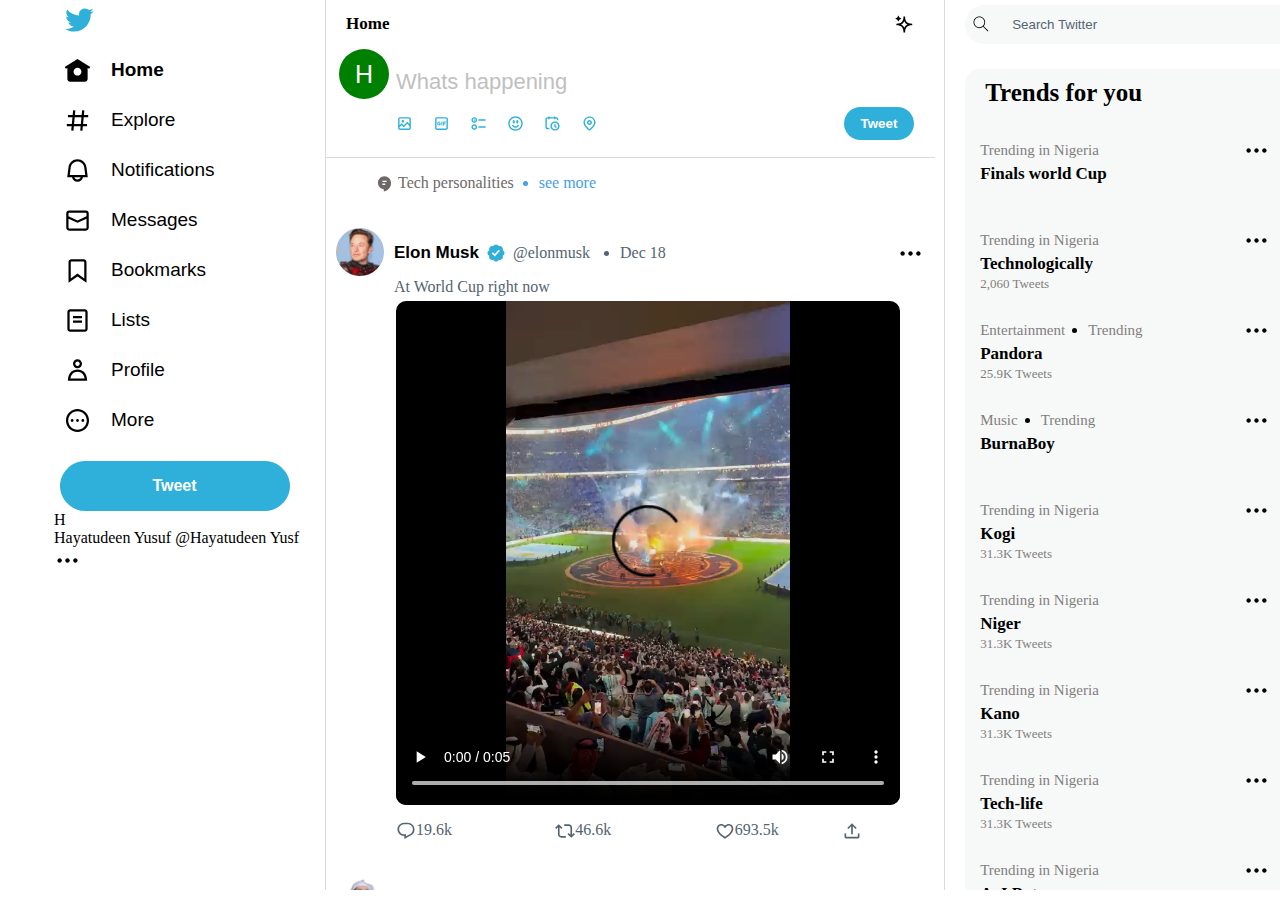
==== commit 3b8ce355: "vh" ====
--- a/index.html
+++ b/index.html
@@ -9,7 +9,7 @@
   <link rel="stylesheet" href="style.css">
 </head>
 <body>
-  <div id="container">
+  <div class="container">
     <nav id="nav">
       <div id="nav_body">
           <ul id="nav_list">
@@ -107,7 +107,7 @@
               </span>
             </button>
           </div>
-          <div id="nav_profile">
+          <div class="nav_profile">
             <span id="nav_id">
                H
             </span>
--- a/style.css
+++ b/style.css
@@ -3,7 +3,7 @@
   overflow-x: hidden;
 }
 
-div#container {
+div.container {
   background: white;
   width: 100vw;
   height: 100vh;
@@ -14,7 +14,7 @@
   grid-template-rows: auto;
   margin-top: -9px;
 }
-div#container nav#nav {
+div.container nav#nav {
   grid-column-start: 1;
   width: 317px;
   height: 99vh;
@@ -23,43 +23,43 @@
   overflow-y: auto;
   border-right: solid 1px rgb(221, 217, 217);
 }
-div#container nav#nav div#nav_body {
+div.container nav#nav div#nav_body {
   width: 251px;
   height: 101vh;
   margin-right: 20px;
   margin-top: -20px;
 }
-div#container ul#nav_list {
+div.container ul#nav_list {
   display: grid;
   margin-left: 0;
 }
-div#container ul#nav_list li.list {
-  display: grid;
-}
-div#container ul#nav_list li.list span.nav {
+div.container ul#nav_list li.list {
+  display: grid;
+}
+div.container ul#nav_list li.list span.nav {
   margin-left: 20px;
   font-size: 19px;
   font-family: Arial, Helvetica, sans-serif;
 }
-div#container ul#nav_list li.list span.firstnav {
+div.container ul#nav_list li.list span.firstnav {
   font-weight: bold;
 }
-div#container li.list {
+div.container li.list {
   list-style-type: none;
   height: 50px;
   margin-left: -30px;
 }
-div#container li.list a {
+div.container li.list a {
   display: flex;
   text-decoration: none;
   color: black;
   align-items: center;
 }
-div#container div#foot_btn {
+div.container div#foot_btn {
   display: grid;
   justify-content: center;
 }
-div#container div#foot_btn button#nav_foot {
+div.container div#foot_btn button#nav_foot {
   background: rgb(47, 176, 219);
   color: white;
   width: 230px;
@@ -69,11 +69,11 @@
   margin-top: 0;
   margin-left: -10px;
 }
-div#container div#foot_btn button#nav_foot span#btn_nav {
+div.container div#foot_btn button#nav_foot span#btn_nav {
   font-size: larger;
   font-weight: bold;
 }
-div#container button#twt-pan-2 {
+div.container button#twt-pan-2 {
   color: white;
   background: rgb(47, 176, 219);
   border-radius: 19px;
@@ -82,16 +82,16 @@
   border: none;
   margin-right: -33px;
 }
-div#container button#twt-pan-2 span {
+div.container button#twt-pan-2 span {
   font-weight: bold;
 }
-div#container div#nav_profile {
+div.container div#nav_profile {
   display: grid;
   grid-template-columns: 1fr 5fr 1fr;
   margin-top: 40px;
   margin-left: 20px;
 }
-div#container div#nav_profile span#nav_id {
+div.container div#nav_profile span#nav_id {
   grid-column-start: 1;
   background: green;
   color: white;
@@ -105,17 +105,17 @@
   margin-left: -7px;
   font-family: Arial, Helvetica, sans-serif;
 }
-div#container div#nav_profile div#profile_name {
+div.container div#nav_profile div#profile_name {
   padding-left: 10px;
   grid-column-start: 2;
 }
-div#container div#nav_profile div#profile_svg {
+div.container div#nav_profile div#profile_svg {
   grid-column-start: 3;
 }
-div#container div#nav_profile span#profile-2 {
+div.container div#nav_profile span#profile-2 {
   color: #536471;
 }
-div#container main#main {
+div.container main#main {
   grid-column-start: 2;
   width: 1032px;
   height: 99vh;
@@ -125,11 +125,11 @@
   overflow-y: scroll;
   overflow-x: hidden;
 }
-div#container main#main div#main-1 {
+div.container main#main div#main-1 {
   grid-column-start: 1;
   border-right: solid 1px rgb(221, 217, 217);
 }
-div#container main#main div#main-1 header#main-1 {
+div.container main#main div#main-1 header#main-1 {
   position: fixed;
   width: 567px;
   height: 50px;
@@ -143,33 +143,33 @@
   padding-right: 20px;
   column-gap: 35vw;
 }
-div#container main#main div#main-1 header#main-1 span {
+div.container main#main div#main-1 header#main-1 span {
   grid-column-start: 1;
   justify-self: left;
   font-size: 17px;
   font-weight: bold;
 }
-div#container main#main div#main-1 header#main-1 div {
+div.container main#main div#main-1 header#main-1 div {
   grid-column-start: 2;
   justify-self: right;
 }
-div#container main#main div#main-1 div#main-body {
+div.container main#main div#main-1 div#main-body {
   width: 598px;
   height: auto;
   transform: translateY(50px);
 }
-div#container main#main div#main-1 div#main-body div#tweet_panel {
+div.container main#main div#main-1 div#main-body div#tweet_panel {
   padding-bottom: 10px;
   border-bottom: solid 1px rgb(221, 217, 217);
   width: 609px;
 }
-div#container main#main div#main-1 div#main-body div#panel_top {
+div.container main#main div#main-1 div#main-body div#panel_top {
   display: flex;
   align-items: center;
   text-align: center;
   margin-left: 13px;
 }
-div#container main#main div#main-1 div#main-body div#panel_top span#twt_panel {
+div.container main#main div#main-1 div#main-body div#panel_top span#twt_panel {
   background: green;
   color: white;
   width: 50px;
@@ -181,11 +181,11 @@
   font-size: 25px;
   font-family: Arial, Helvetica, sans-serif;
 }
-div#container main#main div#main-1 div#main-body div#panel_top form#twt {
+div.container main#main div#main-1 div#main-body div#panel_top form#twt {
   width: 170px;
   height: 30px;
 }
-div#container main#main div#main-1 div#main-body div#panel_top form#twt input {
+div.container main#main div#main-1 div#main-body div#panel_top form#twt input {
   margin-top: 7px;
   margin-left: 5px;
   border: none;
@@ -193,11 +193,11 @@
   font-size: 22px;
   color: silver;
 }
-div#container main#main div#main-1 div#main-body div#panel_top div#twt_pan2_con {
+div.container main#main div#main-1 div#main-body div#panel_top div#twt_pan2_con {
   display: flex !important;
   justify-content: space-between;
 }
-div#container main#main aside#aside {
+div.container main#main aside#aside {
   grid-column-start: 2;
 }
 
@@ -364,7 +364,7 @@
   list-style-type: none;
 }
 
-div#container main#main header#main-2 {
+div.container main#main header#main-2 {
   position: fixed;
   width: 360px;
   height: 50px;
@@ -376,7 +376,7 @@
   padding-left: 20px;
   padding-right: 20px;
 }
-div#container main#main header#main-2 button {
+div.container main#main header#main-2 button {
   background: #f7f9f9;
   margin-right: 0;
   border-bottom-left-radius: 20px;
@@ -385,7 +385,7 @@
   height: 39px;
   width: 45px;
 }
-div#container main#main header#main-2 input {
+div.container main#main header#main-2 input {
   background: #f7f9f9;
   margin-left: 0;
   height: 37px;
@@ -396,12 +396,12 @@
   color: #536471;
 }
 
-div#container main#main aside#aside aside#main-body {
+div.container main#main aside#aside aside#main-body {
   margin-top: 70px;
   height: max-content;
   background: white;
 }
-div#container main#main aside#aside aside#main-body ul.aside_ul {
+div.container main#main aside#aside aside#main-body ul.aside_ul {
   list-style-type: none;
   background: #f7f9f9;
   display: grid;
@@ -411,11 +411,11 @@
   width: 350px;
   margin-left: 20px;
 }
-div#container main#main aside#aside aside#main-body ul.aside_ul span.aside_span {
+div.container main#main aside#aside aside#main-body ul.aside_ul span.aside_span {
   margin-bottom: 30px;
   margin-top: 10px;
 }
-div#container main#main aside#aside aside#main-body ul.aside_ul li.aside_li {
+div.container main#main aside#aside aside#main-body ul.aside_ul li.aside_li {
   box-sizing: border-box;
   height: 70px;
   margin-left: px;
@@ -463,7 +463,7 @@
   margin-bottom: 20px;
 }
 
-div#container main#main aside#aside ul#aside_ul2 {
+div.container main#main aside#aside ul#aside_ul2 {
   display: grid;
   grid-template-rows: auto;
   background: #f7f9f9;
@@ -473,15 +473,15 @@
   list-style-type: none;
   grid-row-gap: 10px;
 }
-div#container main#main aside#aside ul#aside_ul2 li {
+div.container main#main aside#aside ul#aside_ul2 li {
   margin-left: -25px;
 }
-div#container main#main aside#aside ul#aside_ul2 li div.in_li2-1 {
+div.container main#main aside#aside ul#aside_ul2 li div.in_li2-1 {
   display: flex;
   justify-content: space-between;
   width: 330px;
 }
-div#container main#main aside#aside ul#aside_ul2 li div.in_li2-1 div.aside2-li {
+div.container main#main aside#aside ul#aside_ul2 li div.in_li2-1 div.aside2-li {
   display: flex;
 }
 
@@ -546,36 +546,36 @@
 }
 
 @media only screen and (max-width: 1024px) {
-  div#container nav#nav {
+  div.container nav#nav {
     width: 19vw;
   }
-  div#container nav#nav div#nav_body {
+  div.container nav#nav div#nav_body {
     width: 20vw;
   }
-  div#container ul#nav_list li.list span.nav {
+  div.container ul#nav_list li.list span.nav {
     margin-left: 20px;
     font-size: 17px;
   }
-  div#container li.list {
+  div.container li.list {
     margin-left: -10px;
   }
-  div#container div#foot_btn button#nav_foot {
+  div.container div#foot_btn button#nav_foot {
     width: 170px;
     margin-left: 29px;
   }
-  div#container div#nav_profile {
+  div.container div#nav_profile {
     margin-left: 40px;
   }
-  div#container main#main {
+  div.container main#main {
     width: 775px;
   }
-  div#container main#main div#main-1 {
+  div.container main#main div#main-1 {
     width: 525px;
   }
-  div#container main#main div#main-1 header#main-1 {
+  div.container main#main div#main-1 header#main-1 {
     width: 485px;
   }
-  div#container main#main div#main-1 div#main-body div#tweet_panel {
+  div.container main#main div#main-1 div#main-body div#tweet_panel {
     width: 525px;
   }
   div#twt_pan2_con {
@@ -605,22 +605,22 @@
   div.twtr4 {
     width: 490px;
   }
-  div#container main#main header#main-2 input {
+  div.container main#main header#main-2 input {
     width: 180px;
   }
-  div#container main#main aside#aside aside#main-body ul.aside_ul {
+  div.container main#main aside#aside aside#main-body ul.aside_ul {
     width: 230px;
   }
-  div#container main#main aside#aside aside#main-body ul.aside_ul ul.aside_ul li.aside_li {
+  div.container main#main aside#aside aside#main-body ul.aside_ul ul.aside_ul li.aside_li {
     width: 200px;
   }
   div.aside_row1 {
     width: 180px;
   }
-  div#container main#main aside#aside ul#aside_ul2 {
+  div.container main#main aside#aside ul#aside_ul2 {
     width: 190px;
   }
-  div#container main#main aside#aside ul#aside_ul2 li div.in_li2-1 {
+  div.container main#main aside#aside ul#aside_ul2 li div.in_li2-1 {
     width: 230px;
   }
   button.aside2 {
@@ -641,35 +641,35 @@
   }
 }
 @media only screen and (max-width: 790px) {
-  div#container nav#nav {
+  div.container nav#nav {
     display: none;
   }
-  div#container main#main {
+  div.container main#main {
     width: 770px;
   }
-  div#container main#main div#main-1 {
+  div.container main#main div#main-1 {
     width: 500px;
   }
-  div#container main#main div#main-1 header#main-1 {
+  div.container main#main div#main-1 header#main-1 {
     width: 460px;
   }
-  div#container main#main div#main-1 div#main-body {
+  div.container main#main div#main-1 div#main-body {
     width: 520px;
   }
-  div#container main#main div#main-1 div#main-body div.twtr_twt div.twtr2 {
+  div.container main#main div#main-1 div#main-body div.twtr_twt div.twtr2 {
     width: 510px;
   }
-  div#container main#main div#main-1 div#main-body div.twtr_twt div.twtr2 div.menk1 {
+  div.container main#main div#main-1 div#main-body div.twtr_twt div.twtr2 div.menk1 {
     margin-right: 10px;
     margin-left: 10px;
     width: 50px;
     height: 50px;
     transform: translateY(-30px);
   }
-  div#container main#main div#main-1 div#main-body div.twtr_twt div.twtr2 div.twtr_intel {
+  div.container main#main div#main-1 div#main-body div.twtr_twt div.twtr2 div.twtr_intel {
     width: 50vw;
   }
-  div#container main#main div#main-1 div#main-body div#tweet_panel {
+  div.container main#main div#main-1 div#main-body div#tweet_panel {
     width: 500px;
   }
   div#twt_pan2_con {
@@ -679,22 +679,22 @@
     width: 410px;
     height: 410px;
   }
-  div#container main#main header#main-2 input {
+  div.container main#main header#main-2 input {
     width: 180px;
   }
-  div#container main#main aside#aside aside#main-body ul.aside_ul {
+  div.container main#main aside#aside aside#main-body ul.aside_ul {
     width: 230px;
   }
-  div#container main#main aside#aside aside#main-body ul.aside_ul ul.aside_ul li.aside_li {
+  div.container main#main aside#aside aside#main-body ul.aside_ul ul.aside_ul li.aside_li {
     width: 200px;
   }
   div.aside_row1 {
     width: 180px;
   }
-  div#container main#main aside#aside ul#aside_ul2 {
+  div.container main#main aside#aside ul#aside_ul2 {
     width: 190px;
   }
-  div#container main#main aside#aside ul#aside_ul2 li div.in_li2-1 {
+  div.container main#main aside#aside ul#aside_ul2 li div.in_li2-1 {
     width: 230px;
   }
   button.aside2 {
@@ -709,46 +709,47 @@
   }
 }
 @media only screen and (max-width: 426px) {
-  div#container nav#nav {
+  div.container nav#nav {
     display: flex;
     width: 100vw;
-    transform: translateY(500px);
+    transform: translateY(90vh);
     position: fixed;
     z-index: 3;
     background: #f7f9f9;
   }
-  div#container nav#nav div#nav_body {
-    width: 20vw;
-  }
-  div#container nav#nav div#nav_body ul {
+  div.container nav#nav div#nav_body {
+    width: 100vw;
+  }
+  div.container nav#nav div#nav_body ul {
     display: flex;
     margin-left: -190px;
     justify-content: space-between;
   }
-  div#container nav#nav div#nav_body ul li {
+  div.container nav#nav div#nav_body ul li {
     margin-left: -170px;
   }
-  div#container nav#nav div#nav_body ul li span {
+  div.container nav#nav div#nav_body ul li span {
     display: none;
   }
-  div#container ul#nav_list li.list span.nav {
+  div.container ul#nav_list li.list span.nav {
     margin-left: 20px;
     font-size: 17px;
   }
-  div#container li.list {
+  div.container li.list {
     margin-left: -10px;
   }
-  div#container div#foot_btn button#nav_foot {
+  div.container div#foot_btn button#nav_foot {
     width: 170px;
     margin-left: 29px;
   }
-  div#container div#nav_profile {
+  div.container div#nav_profile {
     margin-left: 40px;
-  }
-  div#container main#main div#main-1 {
+    display: none;
+  }
+  div.container main#main div#main-1 {
     width: 99vw;
   }
-  div#container main#main div#main-1 header#main-1 {
+  div.container main#main div#main-1 header#main-1 {
     width: 90vw;
     height: 50px;
     display: grid;
@@ -760,18 +761,18 @@
     padding-right: 20px;
     gap: 75vw;
   }
-  div#container main#main div#main-1 header#main-1 span {
+  div.container main#main div#main-1 header#main-1 span {
     display: hidden;
     grid-column-start: 1;
     justify-self: left;
     font-size: 17px;
     font-weight: bold;
   }
-  div#container main#main div#main-1 header#main-1 div {
+  div.container main#main div#main-1 header#main-1 div {
     grid-column-start: 2;
     justify-self: right;
   }
-  div#container main#main div#main-1 div#main-body div#tweet_panel {
+  div.container main#main div#main-1 div#main-body div#tweet_panel {
     display: none;
   }
   div#twt_pan2_con {
@@ -800,22 +801,22 @@
   div.twtr2 {
     width: 530px;
   }
-  div#container main#main header#main-2 input {
+  div.container main#main header#main-2 input {
     width: 180px;
   }
-  div#container main#main aside#aside aside#main-body ul.aside_ul {
+  div.container main#main aside#aside aside#main-body ul.aside_ul {
     width: 230px;
   }
-  div#container main#main aside#aside aside#main-body ul.aside_ul ul.aside_ul li.aside_li {
+  div.container main#main aside#aside aside#main-body ul.aside_ul ul.aside_ul li.aside_li {
     width: 200px;
   }
   div.aside_row1 {
     width: 180px;
   }
-  div#container main#main aside#aside ul#aside_ul2 {
+  div.container main#main aside#aside ul#aside_ul2 {
     width: 190px;
   }
-  div#container main#main aside#aside ul#aside_ul2 li div.in_li2-1 {
+  div.container main#main aside#aside ul#aside_ul2 li div.in_li2-1 {
     width: 230px;
   }
   button.aside2 {
@@ -848,18 +849,18 @@
   }
 }
 @media only screen and (max-width: 376px) {
-  div#container nav#nav div#nav_body {
+  div.container nav#nav div#nav_body {
     width: 20vw;
   }
-  div#container nav#nav div#nav_body ul {
+  div.container nav#nav div#nav_body ul {
     display: flex;
     margin-left: -190px;
     justify-content: space-between;
   }
-  div#container nav#nav div#nav_body ul li {
+  div.container nav#nav div#nav_body ul li {
     margin-left: -130px;
   }
-  div#container nav#nav div#nav_body ul li span {
+  div.container nav#nav div#nav_body ul li span {
     display: none;
   }
   div.twtr4 {
@@ -870,15 +871,15 @@
   }
 }
 @media only screen and (max-width: 321px) {
-  div#container nav#nav div#nav_body {
+  div.container nav#nav div#nav_body {
     width: 20vw;
   }
-  div#container nav#nav div#nav_body ul {
+  div.container nav#nav div#nav_body ul {
     display: flex;
     margin-left: -190px;
     justify-content: space-between;
   }
-  div#container nav#nav div#nav_body ul li {
+  div.container nav#nav div#nav_body ul li {
     margin-left: -80px;
   }
   div.twtr4 {
